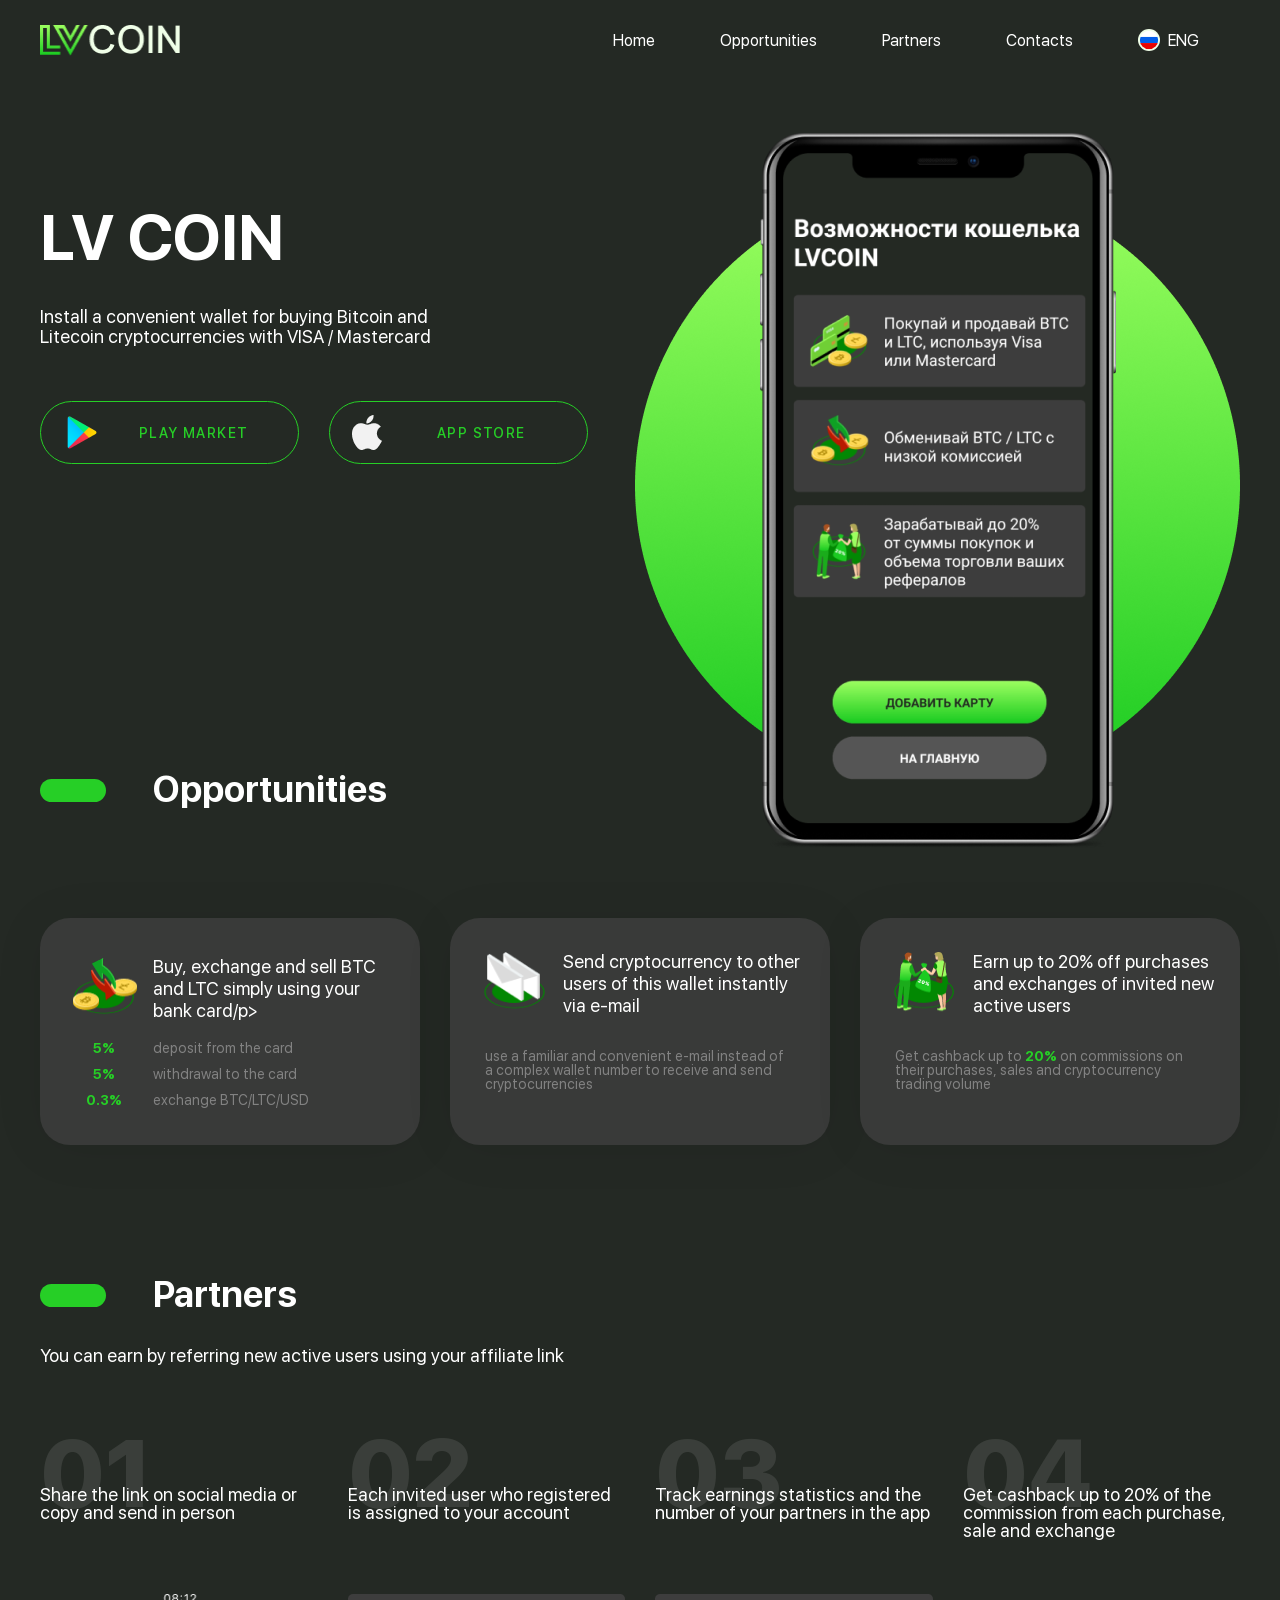
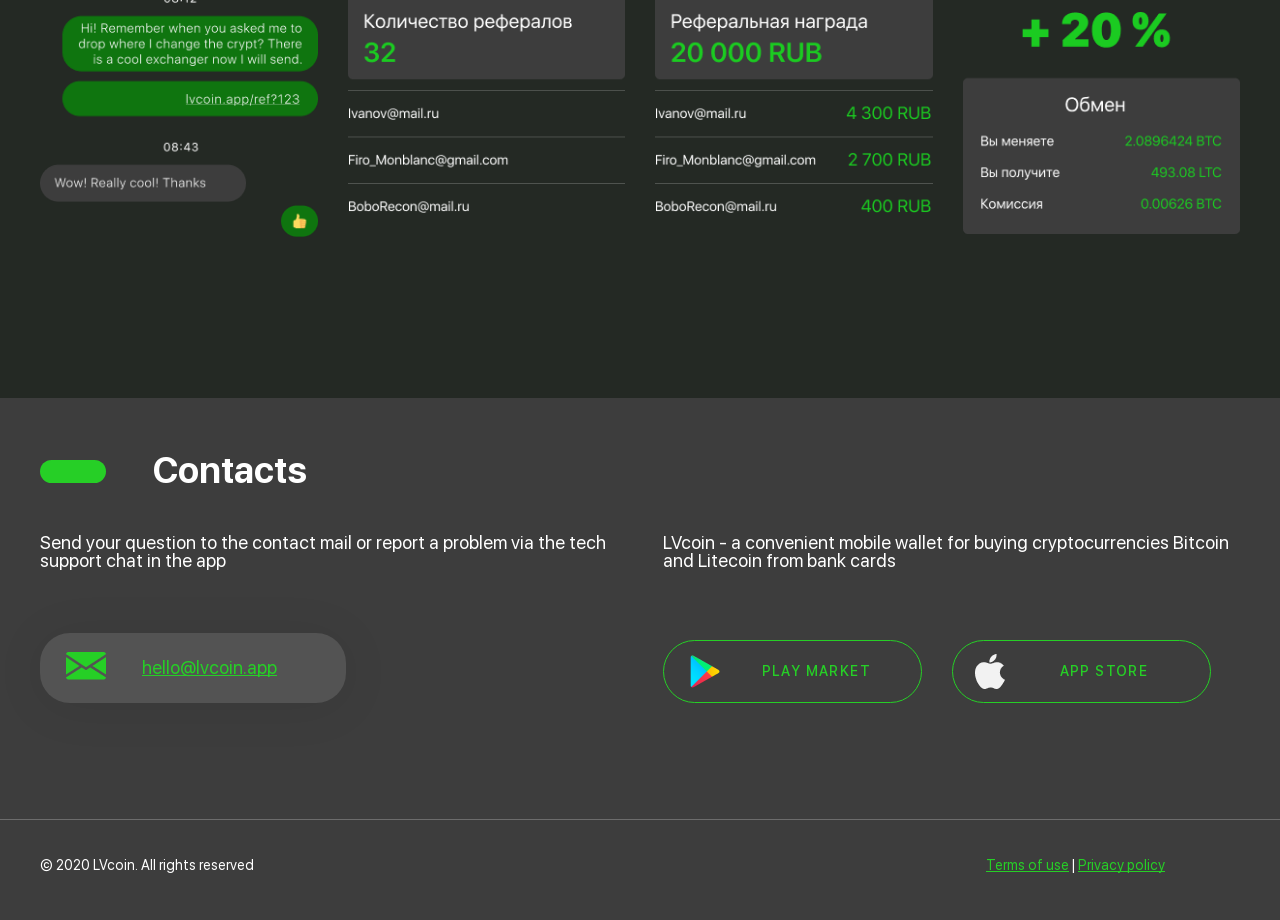
==== indexeng.html @ ca1aef35 "изменение в стуктуре папок" ====
<!DOCTYPE html>
<html lang="ru">
<head>
  <meta charset="UTF-8">
  <meta name="viewport" content="width=device-width, initial-scale=1.0, maximum-scale=1.0, user-scalable=0" >
  <title>LV_COIN</title>
  <link rel="stylesheet" href="css/style.css">
</head>
<body>
<div class="wrapper">
  <header class="header">
    <div class="header__container container">
      <a href="indexeng.html" class="header__logo">
        <img src="img/header/logo.png" alt="LV_COIN" width="140" height="31" loading="eager">
      </a>
      <nav class="header__menu">
        <ul class="header__list">
          <li class="header__link"><a href="#hero">Home</a></li>
          <li class="header__link"><a href="#opportunities">Оpportunities</a></li>
          <li class="header__link"><a href="#partners">Partners</a></li>
          <li class="header__link"><a href="#contacts">Contacts</a></li>
          <li class="header__lang-dropdown">ENG
            <ul class="header__lang-list">
             <li><a href="../index.html">RUS</a></li>
            </ul>
            </li>
        </ul>
      </nav>
    </div>
  </header>

  <div class="content">
    <section id="hero" class="hero">
      <div class="hero__container container">
        <div class="hero__body">
          <h1 class="hero__title">LV COIN</h1>
          <p class="hero__text">Install a convenient wallet for buying Bitcoin and <br> Litecoin cryptocurrencies with VISA / Mastercard
          <div class="hero__btn btn">
            <a href="https://play.google.com/store/apps?hl=ru&pli=1" target="_blank" class="btn_google">
              <img src="img/hero/Google.png" alt="google" class="btn-icon" width="35" height="35" loading="eager" decoding="async"> PLAY MARKET
            </a>
            <a href="https://www.apple.com/de/app-store/" target="_blank" class="btn_aplle">
              <img src="img/hero/apl.png" alt="aplle" class="btn-icon" width="30" height="35" loading="eager" decoding="async"> APP STORE
            </a>
          </div>
        </div>

        <img class="hero__image" src="img/hero/phone.png" alt="phone" width="605" height="715" loading="eager">
      </div>
    </section>

    <section id="opportunities" class="opportunities">
      <div class="opportunities__container container">
        <h2 class="opportunities__title title">Оpportunities</h2>
        <div class="opportunities__row">
          <div class="opportunities__column">
            <div class="opportunities-item">
              <img src="img/oppo/oppo1.png" alt="icon" class="opportunities-item__icon" width="85" height="63" loading="lazy" decoding="async">
              <p class="opportunities-item__subtitle">Buy, exchange and sell BTC and LTC simply using your bank card/p>
              <ul class="opportunities-item__percent">
                <li><span class="green">5%</span></li>
                <li><span class="green">5%</span></li>
                <li><span class="green">0.3%</span></li>
              </ul>
              <ul class="opportunities-item__text">
                <li>deposit from the card</li>
                <li>withdrawal to the card</li>
                <li>exchange BTC/LTC/USD </li>
              </ul>
            </div>
          </div>
          <div class="opportunities__column">
            <div class="opportunities-item">
              <img src="img/oppo/opp02.png" alt="icon" class="opportunities-item__icon" width="85" height="63" loading="lazy" decoding="async">
              <p class="opportunities-item__subtitle">Send cryptocurrency to other users of this wallet instantly via e-mail</p>
              <p class="opportunities-item__text_wide">use a familiar and convenient e-mail instead of a complex wallet number to receive and send cryptocurrencies</p>
            </div>
          </div>
          <div class="opportunities__column">
            <div class="opportunities-item">
              <img src="img/oppo/opp3.png" alt="icon" class="opportunities-item__icon" width="85" height="63" loading="lazy" decoding="async">
              <p class="opportunities-item__subtitle">Earn up to 20% off purchases and exchanges of invited new active users</p>
              <p class="opportunities-item__text_wide">Get cashback up to  <span class="green">20% </span> on commissions on their purchases, sales and cryptocurrency trading volume</p>
            </div>
          </div>
        </div>
      </div>
    </section>

    <section id="partners" class="partners">
      <div class="partners__container container">
        <h2 class="partners__title title">Partners</h2>
        <p class="partners__text">You can earn by referring new active users using your affiliate link</p>
        <ul class="partners__list">
          <li class="partners__column">
            <div class="partners-item">
              <p class="partners-item__text">Share the link on social media or copy and send in person</p>
              <img src="img/partners/fon1.png" alt="image" class="partners-item__image" width="290" height="250" loading="lazy" decoding="async">
            </div>
          </li>
          <li class="partners__column">
            <div class="partners-item">
              <p class="partners-item__text">Each invited user who registered is assigned to your account</p>
              <img src="img/partners/fon2.png" alt="image" class="partners-item__image" width="290" height="250" loading="lazy" decoding="async">
            </div>
          </li>
          <li class="partners__column">
            <div class="partners-item">
              <p class="partners-item__text">Track earnings statistics and the number of your partners in the app</p>
              <img src="img/partners/fon3.png" alt="image" class="partners-item__image" width="290" height="250" loading="lazy" decoding="async">
            </div>
          </li>
          <li class="partners__column">
            <div class="partners-item">
              <p class="partners-item__text">Get cashback up to 20% of the commission from each purchase, sale and exchange</p>
              <img src="img/partners/fon4.png" alt="image" class="partners-item__image" width="290" height="250" loading="lazy" decoding="async">
            </div>
          </li>
        </ul>
      </div>
    </section>
    <section id="contacts" class="contacts">
      <div class="contacts__container container">
        <h2 class="contacts__title title">Contacts</h2>
        <div class="contacts__body">
          <div class="contacts__chat">
            <p class="contacts__text">Send your question to the contact mail or report a problem via the tech support chat in the app</p>
            <a class="contacts__hello" href="mailto:hello@lvcoin.app">hello@lvcoin.app</a>
          </div>
          <div class="contacts__links">
            <p class="contacts__text">LVcoin - a convenient mobile wallet for buying cryptocurrencies Bitcoin and Litecoin from bank cards</p>
            <div class="contacts__btn btn">
              <a href="https://play.google.com/store/apps?hl=ru&pli=1" target="_blank" class="btn_google">
                <img src="img/hero/Google.png" alt="google" class="btn-icon" width="35" height="35" loading="lazy" decoding="async"> PLAY MARKET
              </a>
              <a href="https://www.apple.com/de/app-store/" target="_blank" class="btn_aplle">
                <img src="img/hero/apl.png" alt="aplle" class="btn-icon" width="30" height="35" loading="lazy" decoding="async"> APP STORE
              </a>
            </div>
          </div>
        </div>
      </div>
    </section>
  </div>

  <footer class="footer">
    <div class="footer__container container">
      <p class="footer__copy">© 2020 LVcoin. All rights reserved</p>
      <p class="footer__text">
        <span><a href="#">Terms of use</a></span> | <span><a href="#">Privacy policy</a></span>
      </p>
    </div>
  </footer>
</div>
</body>
</html>
---- css/style.css ----
@charset "UTF-8";
/*Обнуление*/
* {
  padding: 0;
  margin: 0;
  border: 0;
}

*, *:before, *:after {
  box-sizing: border-box;
}

:focus, :active {
  outline: none;
}

a:focus, a:active {
  outline: none;
}

nav, footer, header, aside {
  display: block;
}

html, body {
  height: 100%;
  width: 100%;
  font-size: 100%;
  line-height: 1;
  font-size: 14px;
  -ms-text-size-adjust: 100%;
  -moz-text-size-adjust: 100%;
  -webkit-text-size-adjust: 100%;
}

input, button, textarea {
  font-family: inherit;
}

input::-ms-clear {
  display: none;
}

button {
  cursor: pointer;
}

button::-moz-focus-inner {
  padding: 0;
  border: 0;
}

a, a:visited {
  text-decoration: none;
}

a:hover {
  text-decoration: none;
}

ul li {
  list-style: none;
}

img {
  vertical-align: top;
}

h1, h2, h3, h4, h5, h6 {
  font-size: inherit;
  font-weight: inherit;
}

/*--------------------*/
@font-face {
  font-family: "SF UI Display";
  src: url("../fonts/SFUIDisplay-Bold.woff2") format("woff2");
  font-weight: 700;
  font-style: normal;
  font-display: swap;
}
@font-face {
  font-family: "SF UI Display";
  src: url("../fonts/SFUIDisplay-Heavy.woff2") format("woff2");
  font-weight: 900;
  font-style: normal;
  font-display: swap;
}
@font-face {
  font-family: "SF UI Display";
  src: url("../fonts/SFUIDisplay-Medium.woff2") format("woff2");
  font-weight: 500;
  font-style: normal;
  font-display: swap;
}
@font-face {
  font-family: "SF UI Display";
  src: url("../fonts/SFUIDisplay-Semibold.woff2") format("woff2");
  font-weight: 600;
  font-style: normal;
  font-display: swap;
}
@font-face {
  font-family: "SF UI Display";
  src: url("../fonts/SFUIDisplay-Regular.woff2") format("woff2");
  font-weight: 400;
  font-style: normal;
  font-display: swap;
}
body {
  background: #242924;
  font-family: SF UI Display;
}
body a {
  color: inherit;
}

.container {
  max-width: 1255px;
  margin: 0 auto;
}

.wrapper {
  min-height: 100%;
  display: flex;
  flex-direction: column;
}

.container {
  max-width: 1255px;
  margin: 0 auto;
}

.header {
  position: sticky;
  background: #242924;
  top: 0;
  left: 0;
  width: 100%;
  z-index: 100;
  padding: 25px 40px 25px 40px;
}
@media (max-width: 1104px) {
  .header {
    box-shadow: 0 4px 50px 0 rgba(0, 0, 0, 0.08);
    background: #383938;
  }
}
.header {
  /* Контейнер-язык (теперь сам текст RUS стилизуется здесь) */
}
.header .header__lang-dropdown {
  position: relative;
  cursor: pointer;
  display: inline-block;
  text-transform: uppercase;
  background-image: url(../img/header/Rus.svg);
  background-repeat: no-repeat;
  display: flex;
  align-items: center;
  width: 24px;
  height: 24px;
  padding-left: 30px;
}
.header {
  /* Выкатная плашка */
}
.header .header__lang-list {
  top: 100%;
  left: 50%;
  transform: translateX(-50%);
  padding: 5px 15px;
  margin: 0;
  min-width: 50px;
  text-align: center;
  color: white;
  position: absolute;
  /* Скрытие */
  opacity: 0;
  visibility: hidden;
  transition: opacity 0.2s ease, visibility 0.2s ease;
  z-index: 10;
}
.header {
  /* Элемент внутри выкатного списка */
}
.header .header__lang-list li a {
  color: white;
  text-decoration: none;
  padding: 3px 0;
  font-weight: normal;
  background-image: url(../img/header/eng.png);
  display: block;
  background-repeat: no-repeat;
  display: flex;
  align-items: center;
  width: 24px;
  height: 24px;
  padding-left: 30px;
}
.header .header__lang-list li a:hover {
  color: #26cf26;
  text-decoration: underline; /* Цвет при наведении на скрытый язык */
}
.header {
  /* Логика показа при наведении */
}
.header .header__lang-dropdown:hover .header__lang-list {
  opacity: 1;
  visibility: visible;
}
.header__container {
  display: flex;
  justify-content: space-between;
  align-items: center;
}
.header__list {
  display: flex;
  align-items: center;
  gap: 65px;
  font-size: 16px;
  color: #fff;
  font-weight: 400;
  padding-right: 72px;
  line-height: 30px;
}
@media (max-width: 1104px) {
  .header__list {
    padding-right: 35px;
    gap: 60px;
  }
}
.header__link {
  transition: 0.5s;
}
.header__link:hover {
  color: #26cf26;
  text-decoration: underline;
}

.content {
  flex: 1 1 auto;
}

.hero {
  padding: 52px 40px 0px 40px;
  margin-bottom: -76px;
}
@media (max-width: 767px) {
  .hero {
    padding: 52px 20px 0px 20px;
  }
}
.hero__container {
  display: flex;
  justify-content: space-between;
}
@media (max-width: 1104px) {
  .hero__container {
    gap: 80px;
  }
}
@media (max-width: 767px) {
  .hero__container {
    gap: 0px;
  }
}
.hero__body {
  display: flex;
  flex-direction: column;
}
.hero__title {
  font-size: 64px;
  color: #fff;
  font-weight: 700;
  padding-top: 72px;
  margin-bottom: 38px;
}
@media (max-width: 767px) {
  .hero__title {
    font-size: 48px;
  }
}
.hero__text {
  font-size: 18px;
  color: #fff;
  font-weight: 400;
  line-height: 20px;
  margin-bottom: 54px;
}
.hero__btn-icon img {
  display: block;
}
.hero__image {
  min-width: 0;
  height: auto;
}
@media (max-width: 768px) {
  .hero__image {
    width: 224px;
    height: 264px;
    display: block;
  }
}
.hero__image img {
  max-width: 100%;
  height: auto;
}
@media (max-width: 768px) {
  .hero__image img {
    width: 224px;
    height: 264px;
    display: block;
  }
}

.btn {
  display: inline-flex;
  align-items: center;
  gap: 30px;
  transition: 0.5s;
  font-size: 14px;
  letter-spacing: 0.1em;
  text-transform: uppercase;
  text-align: center;
  color: #26cf26;
  font-weight: 500;
}
@media (max-width: 1104px) {
  .btn {
    flex-wrap: wrap;
  }
}
.btn_google {
  display: flex;
  align-items: center;
  gap: 40px;
  border: 1px solid #26cf26;
  border-radius: 40px;
  border-radius: 40px;
  border: 1px solid #26cf26;
  padding-left: 23px;
  height: 63px;
  width: 259px;
  z-index: 1;
  overflow: hidden;
  position: relative;
  transition: 0.5s;
}
.btn_google:before {
  content: "";
  position: absolute;
  inset: 0; /* растягиваем на весь блок */
  background: linear-gradient(180deg, #9cff60 0%, #19cb20 99.48%);
  opacity: 0; /* делаем невидимым по умолчанию */
  transition: opacity 0.5s ease-in-out; /* настраиваем плавность */
  z-index: -1; /* отправляем под текст кнопки */
}
.btn_google:hover::before {
  opacity: 1;
}
.btn_google:hover {
  transition: 0.5s;
  color: #000;
}
.btn_aplle {
  display: flex;
  align-items: center;
  gap: 55px;
  border-radius: 40px;
  border: 1px solid #26cf26;
  padding-left: 22px;
  height: 63px;
  width: 259px;
  z-index: 1;
  cursor: pointer;
  overflow: hidden;
  position: relative;
  transition: 0.5s;
}
.btn_aplle:before {
  content: "";
  position: absolute;
  inset: 0; /* растягиваем на весь блок */
  background: linear-gradient(180deg, #9cff60 0%, #19cb20 99.48%);
  opacity: 0; /* делаем невидимым по умолчанию */
  transition: opacity 0.5s ease-in-out; /* настраиваем плавность */
  z-index: -1; /* отправляем под текст кнопки */
}
.btn_aplle:hover::before {
  opacity: 1;
}
.btn_aplle:hover {
  transition: 0.5s;
  color: #000;
}

.opportunities {
  padding: 0 40px;
}
@media (max-width: 1104px) {
  .opportunities {
    padding-top: 120px;
  }
}
@media (max-width: 767px) {
  .opportunities {
    padding: 120px 20px 0px 20px;
  }
}
.opportunities__title {
  margin-bottom: 110px;
}
@media (max-width: 1104px) {
  .opportunities__title {
    margin-bottom: 75px;
  }
}
.opportunities__row {
  display: grid;
  grid-template: 1fr/1fr 1fr 1fr;
  gap: 30px;
  align-items: stretch;
}
.opportunities__column {
  box-shadow: 0 4px 50px 0 rgba(0, 0, 0, 0.08);
  background: #393a39;
  border-radius: 30px;
}

.title {
  font-size: 36px;
  color: #fff;
  font-weight: 700;
}
.title:before {
  content: "";
  width: 66px;
  height: 23px;
  background: #26cf26;
  display: inline-block;
  margin-right: 47px;
  border-radius: 50px;
}

.opportunities-item {
  grid-template: 1fr 1fr/minmax(34px, 84px) 1fr;
  align-items: center;
  padding: 32px 24px 32px 22px;
  gap: 7px;
  display: grid;
}
@media (max-width: 1104px) {
  .opportunities-item {
    grid-template: 1fr 1fr/minmax(34px, 64px) 1fr;
    padding: 10px;
  }
}
@media (max-width: 1104px) {
  .opportunities-item__icon {
    width: 64px;
    height: 48px;
  }
}
.opportunities-item__icon img {
  display: block;
}
.opportunities-item__subtitle {
  font-size: 18px;
  color: #fff;
  font-weight: 400;
  line-height: 22px;
}
@media (max-width: 1104px) {
  .opportunities-item__subtitle {
    font-size: 14px;
    line-height: normal;
  }
}
.opportunities-item__percent {
  text-align: center;
  line-height: 26px;
}
@media (max-width: 1104px) {
  .opportunities-item__percent {
    margin-top: -10px;
  }
}
.opportunities-item__text {
  font-weight: 400;
  line-height: 26px;
  font-size: 14px;
  color: #828282;
}
@media (max-width: 1104px) {
  .opportunities-item__text {
    margin-top: -10px;
  }
}
.opportunities-item__text_wide {
  padding-top: 25px;
  padding-left: 13px;
  max-width: 320px;
  font-weight: 400;
  font-size: 14px;
  color: #828282;
  grid-column: span 2;
}
@media (max-width: 1104px) {
  .opportunities-item__text_wide {
    padding-top: 16px;
  }
}

.green {
  font-size: 14px;
  text-align: center;
  color: #26cf26;
  font-weight: 700;
  text-decoration: none;
}

.partners {
  padding: 132px 40px 161px 40px;
}
@media (max-width: 1104px) {
  .partners {
    padding: 72px 40px 59px 40px;
  }
}
@media (max-width: 767px) {
  .partners {
    padding: 20px;
  }
}
.partners__title {
  margin-bottom: 34px;
}
@media (max-width: 1104px) {
  .partners__title {
    margin-bottom: 42px;
  }
}
.partners__text {
  font-size: 18px;
  color: #fff;
  font-weight: 400;
  margin-bottom: 60px;
}
@media (max-width: 1104px) {
  .partners__text {
    margin-bottom: 40px;
  }
}
.partners__list {
  display: grid;
  grid-template: 1fr/1fr 1fr 1fr 1fr;
  counter-reset: item;
  gap: 30px;
}
@media (max-width: 1104px) {
  .partners__list {
    gap: 20px;
  }
}
.partners__list li {
  counter-increment: item;
  position: relative;
}
.partners__list li:before {
  content: counter(item, decimal-leading-zero) "";
  font-weight: 900;
  font-size: 96px;
  color: rgba(255, 255, 255, 0.1);
}
.partners-item {
  display: flex;
  flex-direction: column;
}
.partners-item__text {
  margin-top: -35px;
  margin-bottom: 72px;
  font-weight: 400;
  font-size: 18px;
  color: #fff;
}
@media (max-width: 1104px) {
  .partners-item__text {
    margin-bottom: 50px;
  }
}
.partners-item__image {
  width: 100%;
  height: auto;
}
.partners-item__image img {
  display: block;
  width: 100%;
  height: auto;
}

.btn {
  display: inline-flex;
  align-items: center;
  gap: 30px;
  transition: 0.5s;
  font-size: 14px;
  letter-spacing: 0.1em;
  text-transform: uppercase;
  text-align: center;
  color: #26cf26;
  font-weight: 500;
}

.contacts {
  padding: 55px 40px 116px 40px;
  background: #3d3d3d;
}
@media (max-width: 767px) {
  .contacts {
    padding: 20px;
  }
}
.contacts__title {
  margin-bottom: 45px;
}
.contacts__body {
  display: flex;
  gap: 45px;
}
.contacts__chat {
  display: flex;
  flex-direction: column;
}
.contacts__text {
  font-size: 18px;
  color: #fff;
  font-weight: 400;
  max-width: 590px;
  margin-bottom: 63px;
  flex: 1 1 auto;
}
.contacts__links {
  display: flex;
  flex-direction: column;
}
.contacts__hello {
  display: inline-flex;
  width: 306px;
  height: 70px;
  box-shadow: 0 4px 50px 0 rgba(0, 0, 0, 0.08);
  background: #535353;
  border-radius: 30px;
  align-items: center;
  gap: 36px;
  padding-left: 26px;
  font-size: 18px;
  text-decoration: underline;
  -webkit-text-decoration-skip-ink: none;
          text-decoration-skip-ink: none;
  color: #26cf26;
  font-weight: 400;
  transition: 0.5s;
}
.contacts__hello:hover {
  box-shadow: 0 4px 50px 0 rgba(21, 227, 14, 0.08);
}
.contacts__hello::before {
  content: url(../img/contact/link1.png);
}

.contacts__btn {
  flex-wrap: nowrap;
}
@media (max-width: 980px) {
  .contacts__btn {
    flex-wrap: wrap;
  }
}

.footer {
  padding: 38px 40px 48px 40px;
  border-top: 1px solid #6c6c6c;
  background: #3d3d3d;
}
@media (max-width: 767px) {
  .footer {
    padding: 20px;
  }
}
.footer__container {
  display: flex;
  justify-content: space-between;
}
.footer__copy {
  display: inline-block;
  font-size: 14px;
  color: #fff;
  font-weight: 400;
}
.footer__text {
  display: inline-block;
  font-size: 14px;
  color: #fff;
  font-weight: 400;
  margin-right: 75px;
}

span {
  font-weight: 400;
  font-size: 14px;
  text-decoration: underline;
  -webkit-text-decoration-skip-ink: none;
          text-decoration-skip-ink: none;
  text-align: right;
  color: #26cf26;
}/*# sourceMappingURL=Style.css.map */
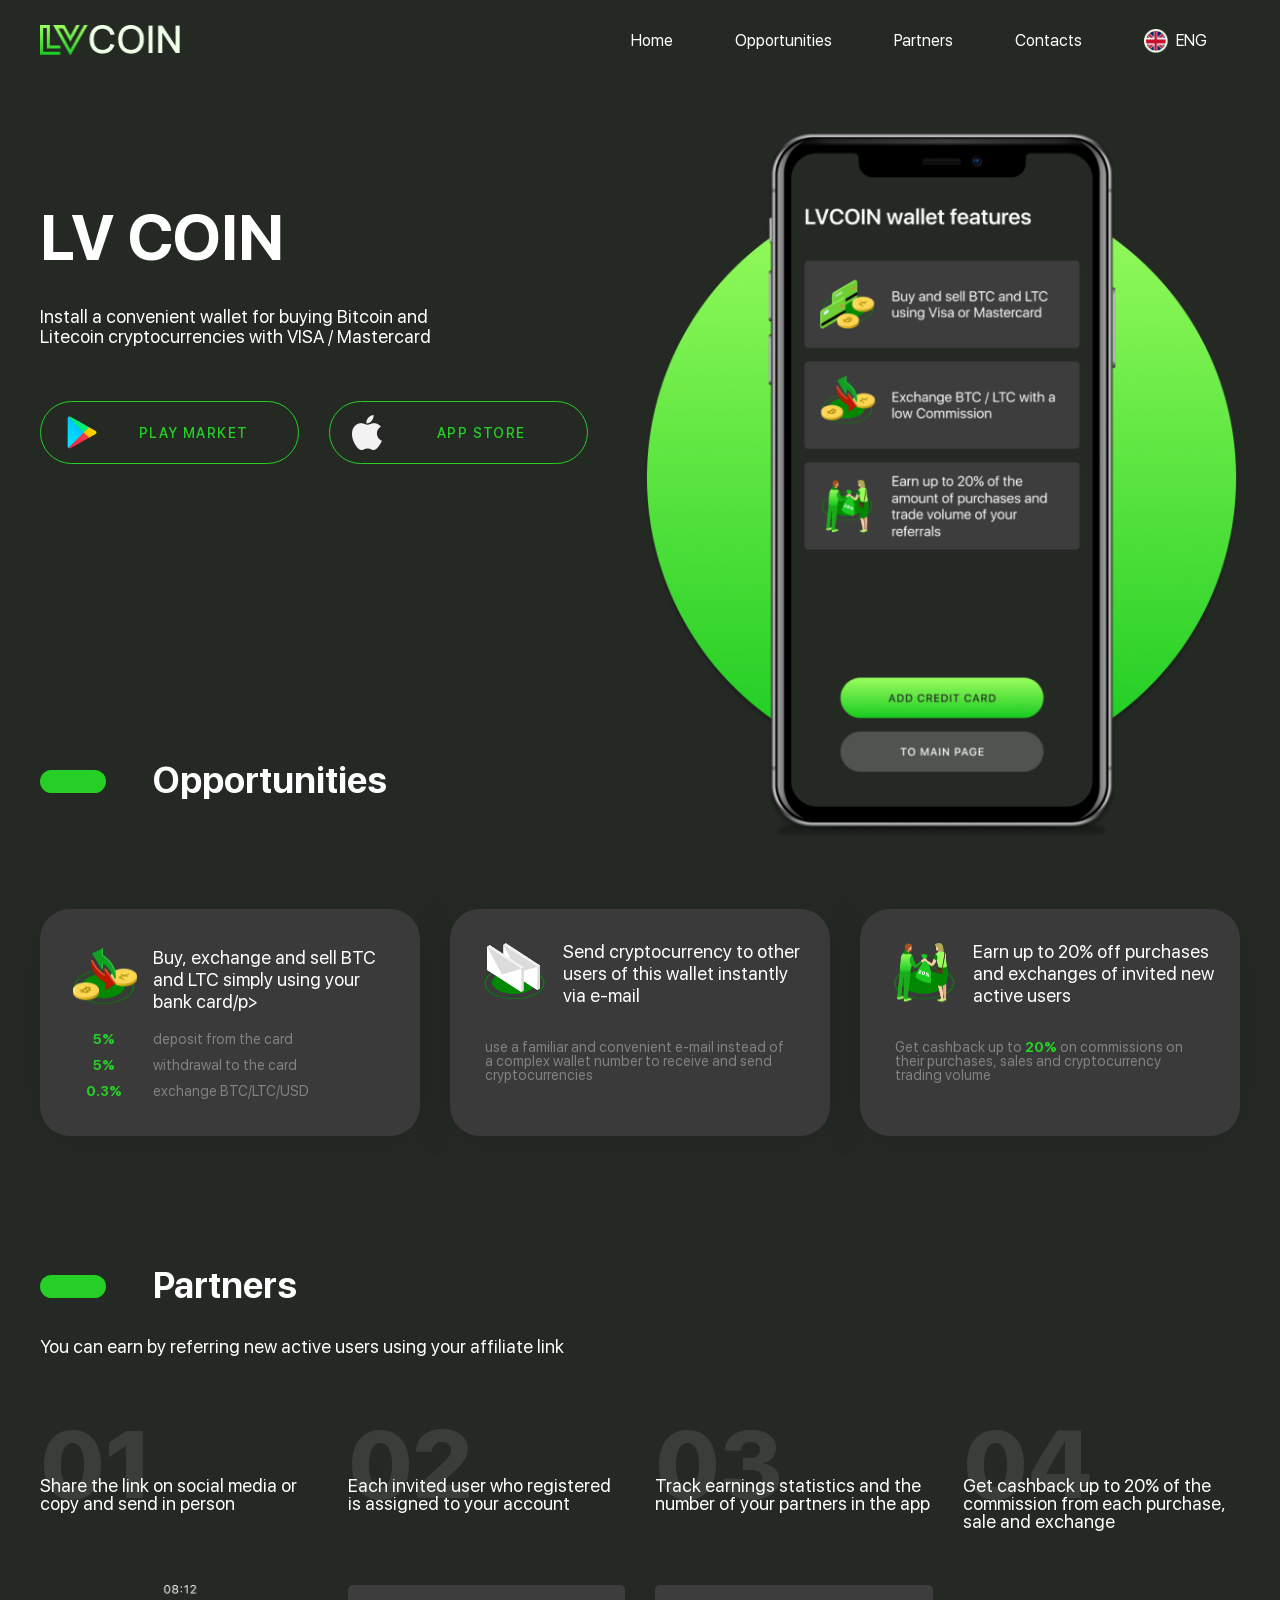
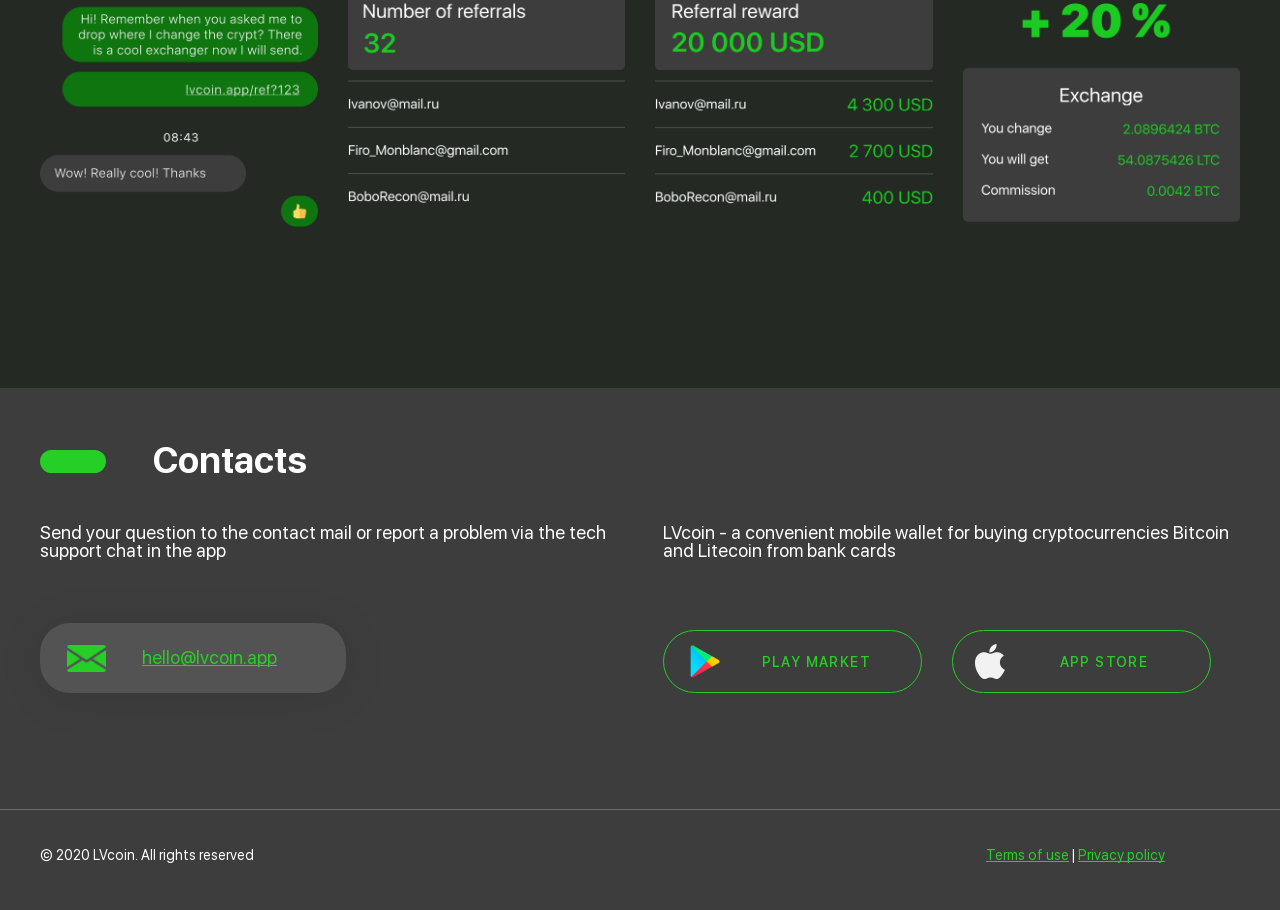
==== commit 07c2f922: "адаптация (телефон планшет) изменение качества картинок" ====
--- a/indexeng.html
+++ b/indexeng.html
@@ -11,7 +11,7 @@
   <header class="header">
     <div class="header__container container">
       <a href="indexeng.html" class="header__logo">
-        <img src="img/header/logo.png" alt="LV_COIN" width="140" height="31" loading="eager">
+        <img src="img/imgEng/header/logo.png" alt="LV_COIN" width="140" height="31" loading="eager">
       </a>
       <nav class="header__menu">
         <ul class="header__list">
@@ -19,10 +19,20 @@
           <li class="header__link"><a href="#opportunities">Оpportunities</a></li>
           <li class="header__link"><a href="#partners">Partners</a></li>
           <li class="header__link"><a href="#contacts">Contacts</a></li>
-          <li class="header__lang-dropdown">ENG
-            <ul class="header__lang-list">
-             <li><a href="../index.html">RUS</a></li>
-            </ul>
+            <li class="header__lang-dropdown">
+             <!-- Обернули картинку и текст в один блок для удобного выравнивания -->
+              <div class="header__lang-current">
+                 <img src="img/imgRus/header/eng.png" alt="" class="lang-icon" width="24" height="24">
+                 <span>ENG</span>
+             </div>
+  
+             <div class="header__lang-list">
+               <!-- Ссылке внутри дали класс, чтобы задать ей флекс-режим -->
+               <a href="index.html" class="header__lang-item">
+                <img src="img/imgEng/header/rus.png" alt="" class="lang-icon" width="24" height="24">
+                <span>RUS</span>
+               </a>
+             </div>
             </li>
         </ul>
       </nav>
@@ -37,15 +47,15 @@
           <p class="hero__text">Install a convenient wallet for buying Bitcoin and <br> Litecoin cryptocurrencies with VISA / Mastercard
           <div class="hero__btn btn">
             <a href="https://play.google.com/store/apps?hl=ru&pli=1" target="_blank" class="btn_google">
-              <img src="img/hero/Google.png" alt="google" class="btn-icon" width="35" height="35" loading="eager" decoding="async"> PLAY MARKET
+              <img src="img/imgRus/hero/google.png" alt="google" class="btn-icon" width="35" height="35" loading="eager" decoding="async"> PLAY MARKET
             </a>
             <a href="https://www.apple.com/de/app-store/" target="_blank" class="btn_aplle">
-              <img src="img/hero/apl.png" alt="aplle" class="btn-icon" width="30" height="35" loading="eager" decoding="async"> APP STORE
+              <img src="img/imgRus/hero/aplle.png" alt="aplle" class="btn-icon" width="30" height="35" loading="eager" decoding="async"> APP STORE
             </a>
           </div>
         </div>
 
-        <img class="hero__image" src="img/hero/phone.png" alt="phone" width="605" height="715" loading="eager">
+        <img class="hero__image" src="img/imgEng/hero/phoneeng.png" alt="phone" width="605" height="715" loading="eager">
       </div>
     </section>
 
@@ -55,7 +65,7 @@
         <div class="opportunities__row">
           <div class="opportunities__column">
             <div class="opportunities-item">
-              <img src="img/oppo/oppo1.png" alt="icon" class="opportunities-item__icon" width="85" height="63" loading="lazy" decoding="async">
+              <img src="img/imgEng/oppo/oppo1.png" alt="icon" class="opportunities-item__icon" width="85" height="63" loading="lazy" decoding="async">
               <p class="opportunities-item__subtitle">Buy, exchange and sell BTC and LTC simply using your bank card/p>
               <ul class="opportunities-item__percent">
                 <li><span class="green">5%</span></li>
@@ -71,14 +81,14 @@
           </div>
           <div class="opportunities__column">
             <div class="opportunities-item">
-              <img src="img/oppo/opp02.png" alt="icon" class="opportunities-item__icon" width="85" height="63" loading="lazy" decoding="async">
+              <img src="img/imgEng/oppo/oppo2.png" alt="icon" class="opportunities-item__icon" width="85" height="63" loading="lazy" decoding="async">
               <p class="opportunities-item__subtitle">Send cryptocurrency to other users of this wallet instantly via e-mail</p>
               <p class="opportunities-item__text_wide">use a familiar and convenient e-mail instead of a complex wallet number to receive and send cryptocurrencies</p>
             </div>
           </div>
           <div class="opportunities__column">
             <div class="opportunities-item">
-              <img src="img/oppo/opp3.png" alt="icon" class="opportunities-item__icon" width="85" height="63" loading="lazy" decoding="async">
+              <img src="img/imgEng/oppo/oppo3.png" alt="icon" class="opportunities-item__icon" width="85" height="63" loading="lazy" decoding="async">
               <p class="opportunities-item__subtitle">Earn up to 20% off purchases and exchanges of invited new active users</p>
               <p class="opportunities-item__text_wide">Get cashback up to  <span class="green">20% </span> on commissions on their purchases, sales and cryptocurrency trading volume</p>
             </div>
@@ -95,25 +105,25 @@
           <li class="partners__column">
             <div class="partners-item">
               <p class="partners-item__text">Share the link on social media or copy and send in person</p>
-              <img src="img/partners/fon1.png" alt="image" class="partners-item__image" width="290" height="250" loading="lazy" decoding="async">
+              <img src="img/imgEng/partners/part1eng.png" alt="image" class="partners-item__image" width="290" height="250" loading="lazy" decoding="async">
             </div>
           </li>
           <li class="partners__column">
             <div class="partners-item">
               <p class="partners-item__text">Each invited user who registered is assigned to your account</p>
-              <img src="img/partners/fon2.png" alt="image" class="partners-item__image" width="290" height="250" loading="lazy" decoding="async">
+              <img src="img/imgEng/partners/part2eng.png" alt="image" class="partners-item__image" width="290" height="250" loading="lazy" decoding="async">
             </div>
           </li>
           <li class="partners__column">
             <div class="partners-item">
               <p class="partners-item__text">Track earnings statistics and the number of your partners in the app</p>
-              <img src="img/partners/fon3.png" alt="image" class="partners-item__image" width="290" height="250" loading="lazy" decoding="async">
+              <img src="img/imgEng/partners/part3eng.png" alt="image" class="partners-item__image" width="290" height="250" loading="lazy" decoding="async">
             </div>
           </li>
           <li class="partners__column">
             <div class="partners-item">
               <p class="partners-item__text">Get cashback up to 20% of the commission from each purchase, sale and exchange</p>
-              <img src="img/partners/fon4.png" alt="image" class="partners-item__image" width="290" height="250" loading="lazy" decoding="async">
+              <img src="img/imgEng/partners/part4eng.png" alt="image" class="partners-item__image" width="290" height="250" loading="lazy" decoding="async">
             </div>
           </li>
         </ul>
@@ -131,10 +141,10 @@
             <p class="contacts__text">LVcoin - a convenient mobile wallet for buying cryptocurrencies Bitcoin and Litecoin from bank cards</p>
             <div class="contacts__btn btn">
               <a href="https://play.google.com/store/apps?hl=ru&pli=1" target="_blank" class="btn_google">
-                <img src="img/hero/Google.png" alt="google" class="btn-icon" width="35" height="35" loading="lazy" decoding="async"> PLAY MARKET
+                <img src="img/imgRus/hero/google.png" alt="google" class="btn-icon" width="35" height="35" loading="lazy" decoding="async"> PLAY MARKET
               </a>
               <a href="https://www.apple.com/de/app-store/" target="_blank" class="btn_aplle">
-                <img src="img/hero/apl.png" alt="aplle" class="btn-icon" width="30" height="35" loading="lazy" decoding="async"> APP STORE
+                <img src="img/imgRus/hero/aplle.png" alt="aplle" class="btn-icon" width="30" height="35" loading="lazy" decoding="async"> APP STORE
               </a>
             </div>
           </div>
@@ -145,9 +155,9 @@
 
   <footer class="footer">
     <div class="footer__container container">
-      <p class="footer__copy">© 2020 LVcoin. All rights reserved</p>
+      <p class="footer__copy">&copy; 2020 LVcoin. All rights reserved</p>
       <p class="footer__text">
-        <span><a href="#">Terms of use</a></span> | <span><a href="#">Privacy policy</a></span>
+        <span class="footer__text_green"><a href="#">Terms of use</a></span> | <span class="footer__text_green"><a href="#">Privacy policy</a></span>
       </p>
     </div>
   </footer>
--- a/css/style.css
+++ b/css/style.css
@@ -147,87 +147,102 @@
   }
 }
 .header {
-  /* Контейнер-язык (теперь сам текст RUS стилизуется здесь) */
+  /* Главный контейнер (кнопка RUS) */
 }
 .header .header__lang-dropdown {
-  position: relative;
+  padding-right: 33px;
+  position: relative; /* Важно: чтобы выпадающее меню не улетало в угол экрана */
   cursor: pointer;
-  display: inline-block;
-  text-transform: uppercase;
-  background-image: url(../img/header/Rus.svg);
-  background-repeat: no-repeat;
-  display: flex;
-  align-items: center;
-  width: 24px;
-  height: 24px;
-  padding-left: 30px;
+  display: inline-flex;
+  align-items: center;
+}
+@media (max-width: 965px) {
+  .header .header__lang-dropdown {
+    padding-right: 0px;
+  }
 }
 .header {
-  /* Выкатная плашка */
+  /* Выравниваем иконку и текст RUS в одну линию */
+}
+.header .header__lang-current {
+  display: inline-flex;
+  align-items: center;
+  gap: 8px; /* Расстояние между флагом и текстом RUS */
+}
+.header {
+  /* Скрытый выкатной блок (английский язык) */
 }
 .header .header__lang-list {
-  top: 100%;
-  left: 50%;
-  transform: translateX(-50%);
-  padding: 5px 15px;
-  margin: 0;
-  min-width: 50px;
-  text-align: center;
-  color: white;
   position: absolute;
-  /* Скрытие */
+  top: 100%; /* Появляется ровно под нижней границей шапки */
+  left: 32px;
+  transform: translateX(-50%) translateY(-10px); /* Смещаем чуть вверх для эффекта выкатывания */
+  /* Магия скрытия и плавности */
   opacity: 0;
   visibility: hidden;
-  transition: opacity 0.2s ease, visibility 0.2s ease;
-  z-index: 10;
+  transition: opacity 0.3s ease, transform 0.3s ease, visibility 0.3s ease;
+  z-index: 100; /* Чтобы меню было поверх остальных элементов сайта */
 }
 .header {
-  /* Элемент внутри выкатного списка */
-}
-.header .header__lang-list li a {
-  color: white;
-  text-decoration: none;
-  padding: 3px 0;
-  font-weight: normal;
-  background-image: url(../img/header/eng.png);
-  display: block;
-  background-repeat: no-repeat;
-  display: flex;
-  align-items: center;
-  width: 24px;
-  height: 24px;
-  padding-left: 30px;
-}
-.header .header__lang-list li a:hover {
-  color: #26cf26;
-  text-decoration: underline; /* Цвет при наведении на скрытый язык */
-}
-.header {
-  /* Логика показа при наведении */
+  /* Эффект выкатывания при наведении мыши на RUS */
 }
 .header .header__lang-dropdown:hover .header__lang-list {
   opacity: 1;
   visibility: visible;
+  transform: translateX(-50%) translateY(0); /* Опускается на свое место */
+}
+.header {
+  /* Ссылка внутри выпадающего меню (ENG) */
+}
+.header .header__lang-item {
+  display: inline-flex;
+  align-items: center;
+  gap: 8px; /* Расстояние между флагом и текстом ENG */
+  text-decoration: none;
+  color: white;
+  white-space: nowrap; /* Чтобы текст не переносился на новую строку */
+  transition: color 0.2s ease;
+}
+.header {
+  /* Меняем цвет текста ENG при наведении на саму ссылку */
+}
+.header .header__lang-item:hover {
+  color: #28dc31; /* Синий или любой ваш фирменный цвет */
+}
+.header {
+  /* Общие стили для иконок-флагов, чтобы они не деформировались */
+}
+.header .lang-icon {
+  display: block;
+  -o-object-fit: contain;
+     object-fit: contain;
+  flex-shrink: 0;
 }
 .header__container {
   display: flex;
   justify-content: space-between;
   align-items: center;
+  -moz-column-gap: 10px;
+       column-gap: 10px;
 }
 .header__list {
   display: flex;
   align-items: center;
-  gap: 65px;
+  gap: 62px;
   font-size: 16px;
   color: #fff;
   font-weight: 400;
-  padding-right: 72px;
   line-height: 30px;
 }
 @media (max-width: 1104px) {
   .header__list {
     padding-right: 35px;
-    gap: 60px;
+    gap: 65px;
+  }
+}
+@media (max-width: 965px) {
+  .header__list {
+    gap: 20px;
   }
 }
 .header__link {
@@ -254,19 +269,16 @@
 .hero__container {
   display: flex;
   justify-content: space-between;
+  gap: 10px;
 }
 @media (max-width: 1104px) {
   .hero__container {
-    gap: 80px;
-  }
-}
-@media (max-width: 767px) {
-  .hero__container {
-    gap: 0px;
+    gap: 10px;
   }
 }
 .hero__body {
   display: flex;
+  flex: 0 1 50%;
   flex-direction: column;
 }
 .hero__title {
@@ -279,6 +291,7 @@
 @media (max-width: 767px) {
   .hero__title {
     font-size: 48px;
+    padding-top: 32px;
   }
 }
 .hero__text {
@@ -287,6 +300,17 @@
   font-weight: 400;
   line-height: 20px;
   margin-bottom: 54px;
+}
+@media (max-width: 767px) {
+  .hero__text {
+    font-size: 14px;
+  }
+}
+@media (max-width: 767px) and (max-width: 550px) {
+  .hero__text {
+    width: 200px;
+    margin-bottom: 75px;
+  }
 }
 .hero__btn-icon img {
   display: block;
@@ -295,22 +319,13 @@
   min-width: 0;
   height: auto;
 }
-@media (max-width: 768px) {
+@media (max-width: 650px) {
   .hero__image {
     width: 224px;
     height: 264px;
     display: block;
-  }
-}
-.hero__image img {
-  max-width: 100%;
-  height: auto;
-}
-@media (max-width: 768px) {
-  .hero__image img {
-    width: 224px;
-    height: 264px;
-    display: block;
+    flex-shrink: 0;
+    margin-left: -40px;
   }
 }
 
@@ -416,11 +431,35 @@
     margin-bottom: 75px;
   }
 }
+@media (max-width: 670px) {
+  .opportunities__title {
+    margin-bottom: 30px;
+  }
+}
 .opportunities__row {
   display: grid;
-  grid-template: 1fr/1fr 1fr 1fr;
+  grid-template-columns: repeat(3, 1fr);
   gap: 30px;
   align-items: stretch;
+}
+@media (max-width: 928px) {
+  .opportunities__row {
+    grid-template-columns: repeat(2, 1fr);
+  }
+  .opportunities__row .opportunities__column:nth-child(3) {
+    grid-column: 1/-1;
+    justify-self: center;
+    width: calc(50% - 15px);
+  }
+}
+@media (max-width: 670px) {
+  .opportunities__row {
+    grid-template: 1fr 1fr 1fr/1fr;
+  }
+  .opportunities__row .opportunities__column:nth-child(3) {
+    grid-column: 1/-1;
+    width: 100%;
+  }
 }
 .opportunities__column {
   box-shadow: 0 4px 50px 0 rgba(0, 0, 0, 0.08);
@@ -432,6 +471,11 @@
   font-size: 36px;
   color: #fff;
   font-weight: 700;
+}
+@media (max-width: 670px) {
+  .title {
+    font-size: 24px;
+  }
 }
 .title:before {
   content: "";
@@ -511,6 +555,16 @@
     padding-top: 16px;
   }
 }
+@media (max-width: 928px) {
+  .opportunities-item__text_wide {
+    max-width: 100%;
+  }
+}
+@media (max-width: 928px) {
+  .opportunities-item__text_wide {
+    padding-bottom: 20px;
+  }
+}
 
 .green {
   font-size: 14px;
@@ -530,7 +584,7 @@
 }
 @media (max-width: 767px) {
   .partners {
-    padding: 20px;
+    padding: 40px 20px;
   }
 }
 .partners__title {
@@ -550,6 +604,12 @@
 @media (max-width: 1104px) {
   .partners__text {
     margin-bottom: 40px;
+  }
+}
+@media (max-width: 500px) {
+  .partners__text {
+    font-size: 14px;
+    margin-bottom: 20px;
   }
 }
 .partners__list {
@@ -563,6 +623,11 @@
     gap: 20px;
   }
 }
+@media (max-width: 650px) {
+  .partners__list {
+    grid-template: 1fr 1fr/1fr 1fr;
+  }
+}
 .partners__list li {
   counter-increment: item;
   position: relative;
@@ -573,6 +638,11 @@
   font-size: 96px;
   color: rgba(255, 255, 255, 0.1);
 }
+@media (max-width: 728px) {
+  .partners__list li:before {
+    font-size: 72px;
+  }
+}
 .partners-item {
   display: flex;
   flex-direction: column;
@@ -587,6 +657,11 @@
 @media (max-width: 1104px) {
   .partners-item__text {
     margin-bottom: 50px;
+  }
+}
+@media (max-width: 928px) {
+  .partners-item__text {
+    font-size: 14px;
   }
 }
 .partners-item__image {
@@ -628,9 +703,19 @@
   display: flex;
   gap: 45px;
 }
+@media (max-width: 650px) {
+  .contacts__body {
+    flex-wrap: wrap;
+  }
+}
 .contacts__chat {
   display: flex;
   flex-direction: column;
+}
+@media (max-width: 980px) {
+  .contacts__chat {
+    align-items: center;
+  }
 }
 .contacts__text {
   font-size: 18px;
@@ -665,8 +750,16 @@
 .contacts__hello:hover {
   box-shadow: 0 4px 50px 0 rgba(21, 227, 14, 0.08);
 }
-.contacts__hello::before {
-  content: url(../img/contact/link1.png);
+.contacts__hello:before {
+  content: "";
+  display: inline-block;
+  height: 27px;
+  background-image: url("../img/imgEng/contact/link.png");
+  background-size: contain;
+  background-repeat: no-repeat;
+  background-position: center;
+  flex-shrink: 0;
+  width: 40px;
 }
 
 .contacts__btn {
@@ -675,6 +768,11 @@
 @media (max-width: 980px) {
   .contacts__btn {
     flex-wrap: wrap;
+  }
+}
+@media (max-width: 980px) {
+  .contacts__btn {
+    justify-content: center;
   }
 }
 
@@ -692,6 +790,12 @@
   display: flex;
   justify-content: space-between;
 }
+@media (max-width: 650px) {
+  .footer__container {
+    flex-wrap: wrap;
+    gap: 40px;
+  }
+}
 .footer__copy {
   display: inline-block;
   font-size: 14px;
@@ -705,8 +809,7 @@
   font-weight: 400;
   margin-right: 75px;
 }
-
-span {
+.footer__text_green {
   font-weight: 400;
   font-size: 14px;
   text-decoration: underline;
@@ -714,4 +817,9 @@
           text-decoration-skip-ink: none;
   text-align: right;
   color: #26cf26;
+}
+@media (max-width: 980px) {
+  .footer__text {
+    margin-right: 35px;
+  }
 }/*# sourceMappingURL=Style.css.map */
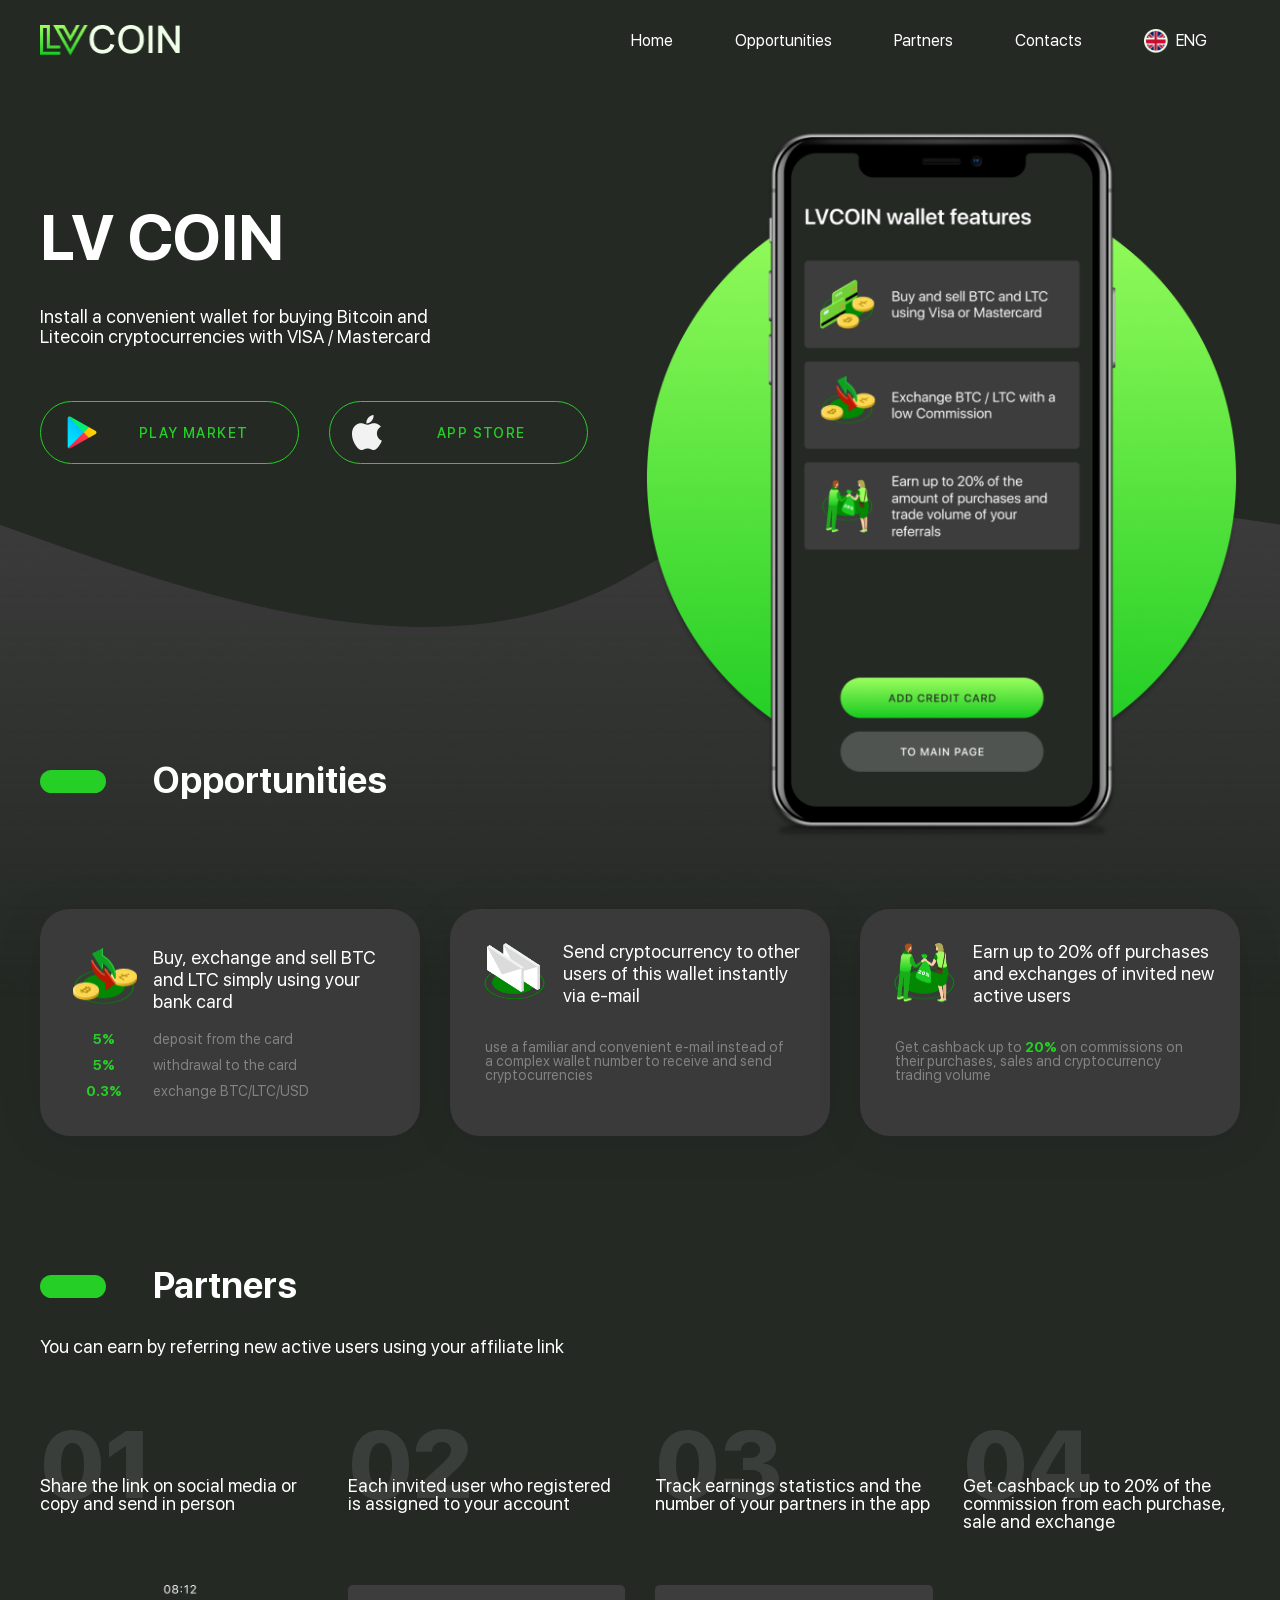
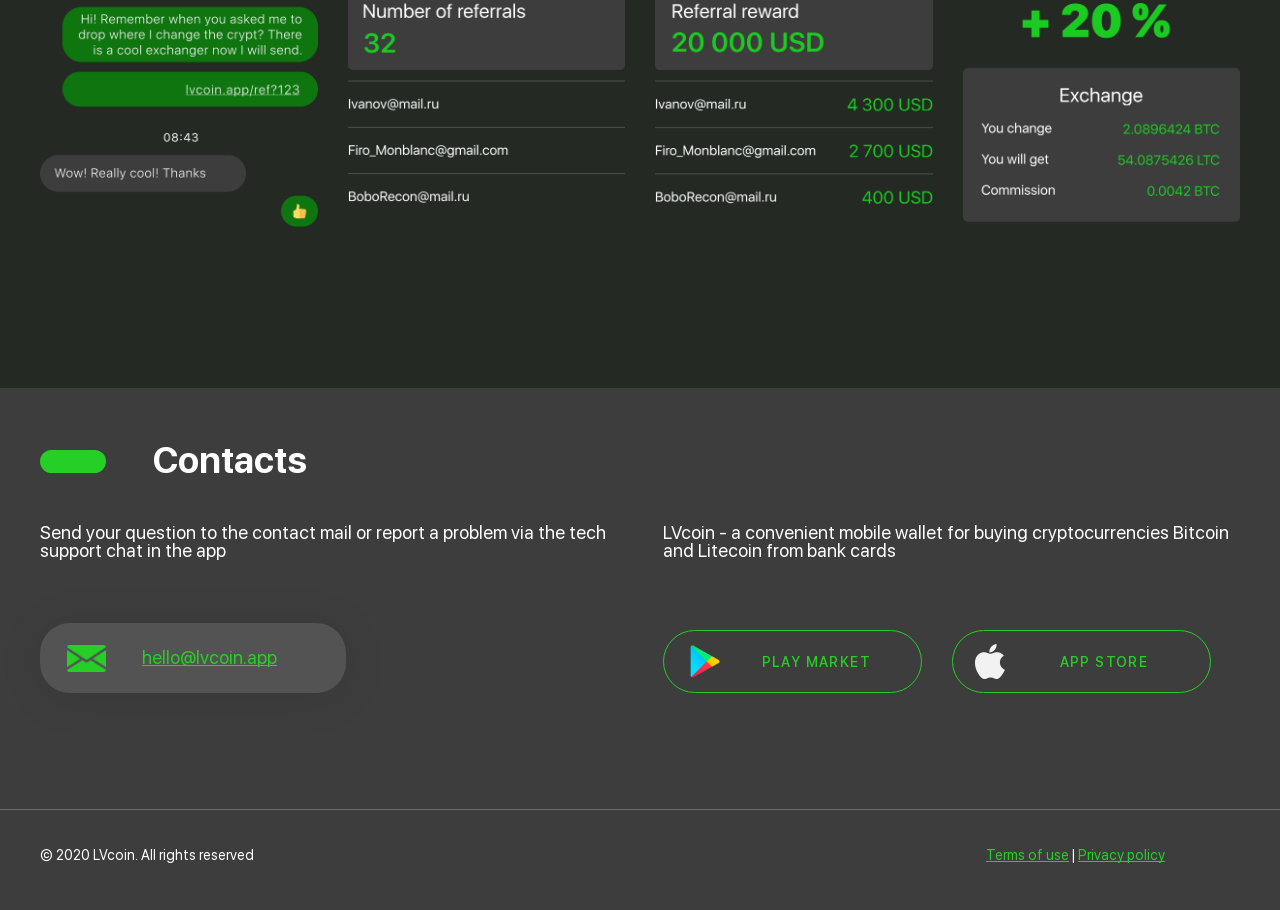
==== commit 074c36c5: "добавил бэкграунд" ====
--- a/indexeng.html
+++ b/indexeng.html
@@ -66,7 +66,7 @@
           <div class="opportunities__column">
             <div class="opportunities-item">
               <img src="img/imgEng/oppo/oppo1.png" alt="icon" class="opportunities-item__icon" width="85" height="63" loading="lazy" decoding="async">
-              <p class="opportunities-item__subtitle">Buy, exchange and sell BTC and LTC simply using your bank card/p>
+              <p class="opportunities-item__subtitle">Buy, exchange and sell BTC and LTC simply using your bank card </p>
               <ul class="opportunities-item__percent">
                 <li><span class="green">5%</span></li>
                 <li><span class="green">5%</span></li>
--- a/css/style.css
+++ b/css/style.css
@@ -122,6 +122,10 @@
 
 .wrapper {
   min-height: 100%;
+  background-image: url(../img/wrapper/fon.png);
+  background-repeat: repeat-x;
+  background-position: 0px 490px;
+  background-size: 100% auto;
   display: flex;
   flex-direction: column;
 }
@@ -225,6 +229,18 @@
   -moz-column-gap: 10px;
        column-gap: 10px;
 }
+@media (max-width: 650px) {
+  .header__container {
+    flex-wrap: wrap;
+  }
+}
+@media (max-width: 510px) {
+  .header__logo img {
+    margin-bottom: 5px;
+    width: 75px;
+    height: 14px;
+  }
+}
 .header__list {
   display: flex;
   align-items: center;
@@ -245,6 +261,12 @@
     gap: 20px;
   }
 }
+@media (max-width: 510px) {
+  .header__list {
+    flex-wrap: wrap;
+    row-gap: 0px;
+  }
+}
 .header__link {
   transition: 0.5s;
 }
@@ -266,6 +288,11 @@
     padding: 52px 20px 0px 20px;
   }
 }
+@media (max-width: 510px) {
+  .hero {
+    padding: 52px 0px 0px 20px;
+  }
+}
 .hero__container {
   display: flex;
   justify-content: space-between;
@@ -274,6 +301,11 @@
 @media (max-width: 1104px) {
   .hero__container {
     gap: 10px;
+  }
+}
+@media (max-width: 510px) {
+  .hero__container {
+    overflow: hidden;
   }
 }
 .hero__body {
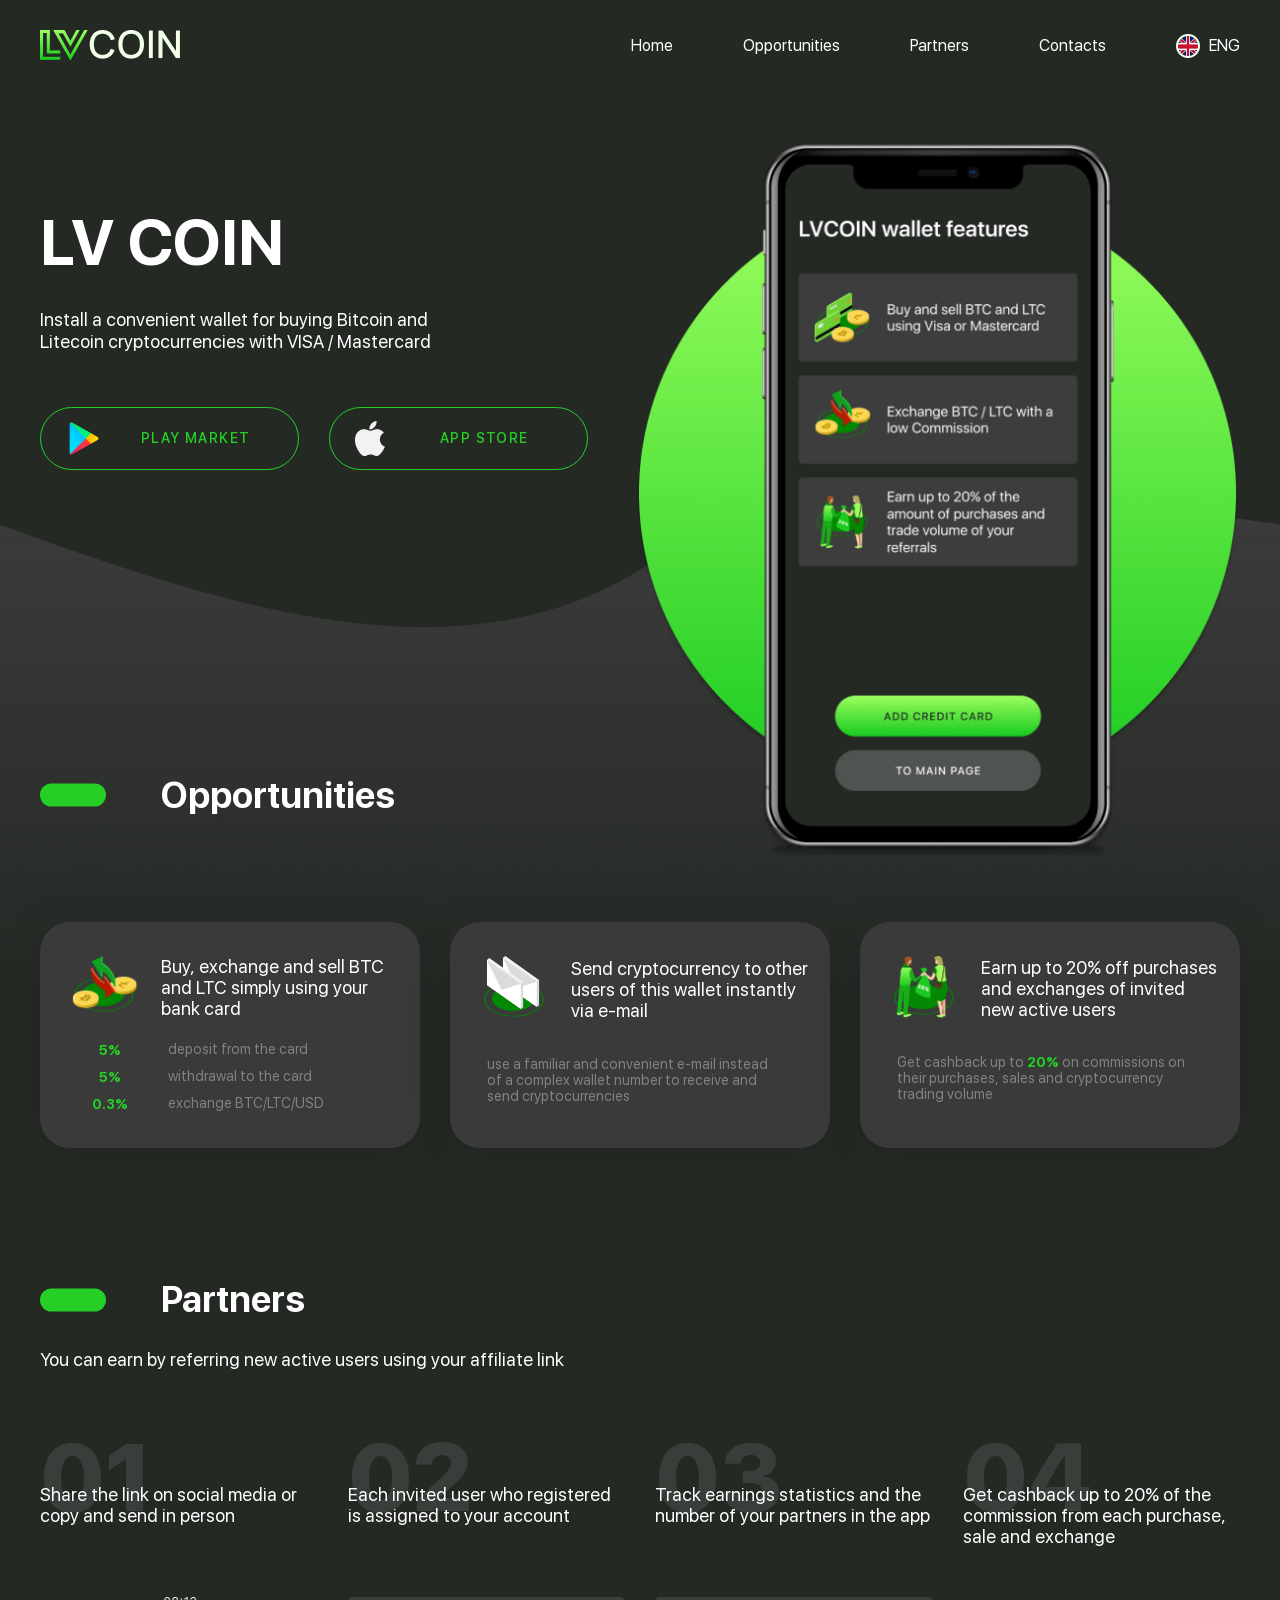
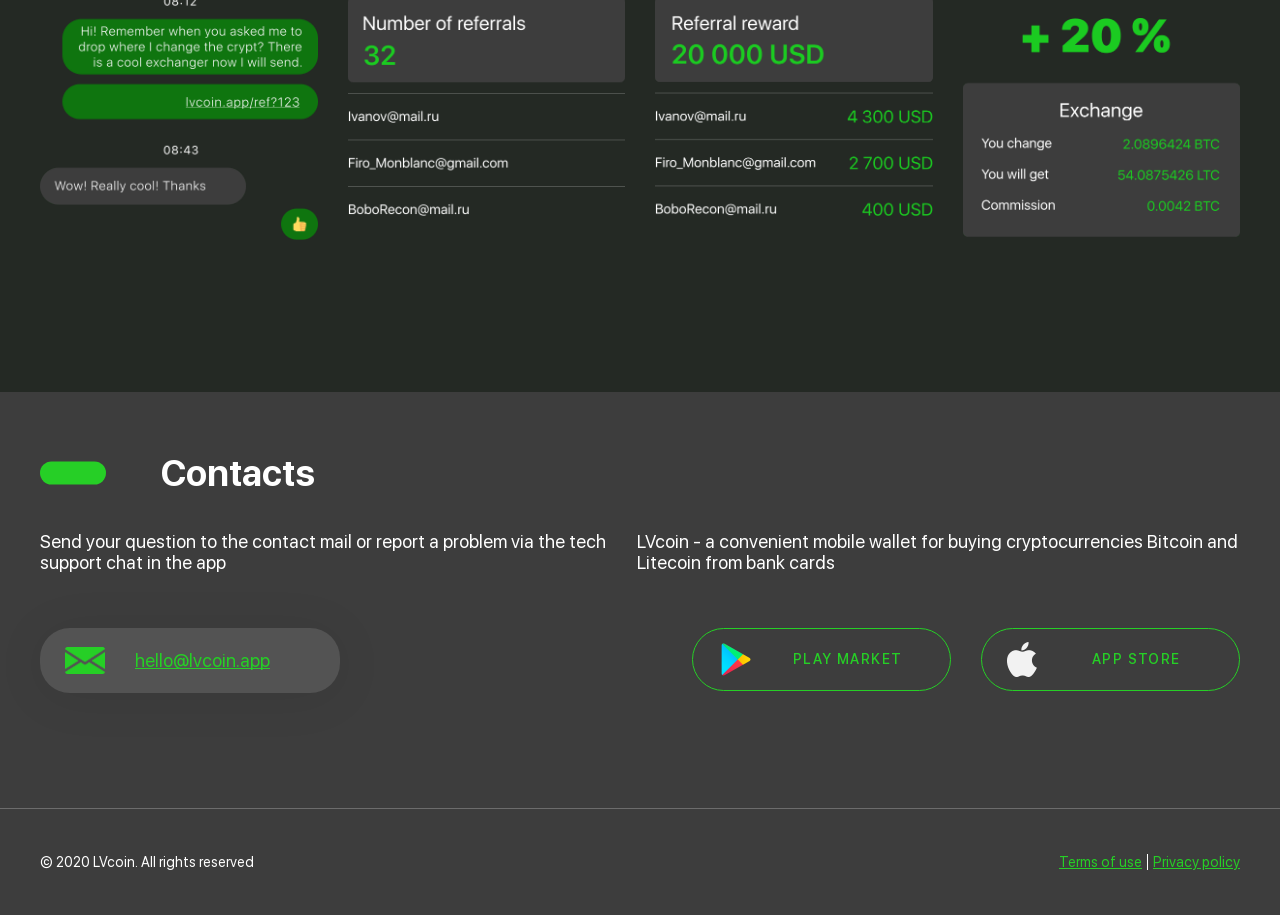
==== commit aedd6df0: "отредоктировал вложенность" ====
--- a/indexeng.html
+++ b/indexeng.html
@@ -1,166 +1,226 @@
-<!DOCTYPE html>
-<html lang="ru">
+<!doctype html>
+<html lang="en">
+
 <head>
-  <meta charset="UTF-8">
-  <meta name="viewport" content="width=device-width, initial-scale=1.0, maximum-scale=1.0, user-scalable=0" >
-  <title>LV_COIN</title>
-  <link rel="stylesheet" href="css/style.css">
+    <meta charset="UTF-8">
+    <meta name="viewport" content="width=device-width, initial-scale=1.0">
+    <title>LVCOIN</title>
+    <link rel="stylesheet" href="/css/styles.css">
 </head>
+
 <body>
-<div class="wrapper">
-  <header class="header">
-    <div class="header__container container">
-      <a href="indexeng.html" class="header__logo">
-        <img src="img/imgEng/header/logo.png" alt="LV_COIN" width="140" height="31" loading="eager">
-      </a>
-      <nav class="header__menu">
-        <ul class="header__list">
-          <li class="header__link"><a href="#hero">Home</a></li>
-          <li class="header__link"><a href="#opportunities">Оpportunities</a></li>
-          <li class="header__link"><a href="#partners">Partners</a></li>
-          <li class="header__link"><a href="#contacts">Contacts</a></li>
-            <li class="header__lang-dropdown">
-             <!-- Обернули картинку и текст в один блок для удобного выравнивания -->
-              <div class="header__lang-current">
-                 <img src="img/imgRus/header/eng.png" alt="" class="lang-icon" width="24" height="24">
-                 <span>ENG</span>
-             </div>
-  
-             <div class="header__lang-list">
-               <!-- Ссылке внутри дали класс, чтобы задать ей флекс-режим -->
-               <a href="index.html" class="header__lang-item">
-                <img src="img/imgEng/header/rus.png" alt="" class="lang-icon" width="24" height="24">
-                <span>RUS</span>
-               </a>
-             </div>
-            </li>
-        </ul>
-      </nav>
+    <div class="wrapper">
+        <header class="header">
+            <div class="header__container container">
+                <a href="indexeng.html" class="header__logo">
+                    <img src="img/header/LVCOIN.png" alt="Logotip LVCOIN" width="140" height="31">
+                </a>
+                <nav class="header__menu">
+                    <ul class="header__list">
+                        <li class="header__item">
+                            <a href="#hero" class="header__link">Home</a>
+                        </li>
+                        <li class="header__item">
+                            <a href="#oppo" class="header__link">Оpportunities</a>
+                        </li>
+                        <li class="header__item">
+                            <a href="#partners" class="header__link">Partners</a>
+                        </li>
+                        <li class="header__item">
+                            <a href="#contact" class="header__link">Contacts</a>
+                        </li>
+                        <li class="header__item header__item--dropdown">
+                            <a href="#" class="header__link header__link--rus">
+                                <img src="img/header/iconeng.png" aria-hidden="true" alt="" width="24" height="24">ENG
+                            </a>
+
+                            <a href="index.html" class="header__link header__link--eng">
+                                <img src="img/header/iconrus.png" aria-hidden="true" alt="" width="24" height="24">
+                                РУС</a>
+                        </li>
+                    </ul>
+                </nav>
+            </div>
+        </header>
+        <main class="content">
+            <section id="hero" class="hero">
+                <div class="hero__container container">
+                    <div class="hero__body">
+                        <h1 class="hero__title">
+                            LV COIN
+                        </h1>
+                        <p class="hero__text">
+                            Install a&nbsp;convenient wallet for buying Bitcoin and Litecoin cryptocurrencies with
+                            VISA&nbsp;/ Mastercard
+                        </p>
+                        <div class="hero__buttons buttons">
+                            <a href="#" class="buttons__link buttons__link--google">
+                                <img src="img/hero/icongoogle.png" aria-hidden="true" alt="" width="35" height="35">
+                                <span>PLAY MARKET</span>
+                            </a>
+                            <a href="#" class="buttons__link buttons__link--apple">
+                                <img src="img/hero/iconaplle.png" aria-hidden="true" alt="" width="30" height="35">
+                                <span>APP STORE</span>
+                            </a>
+                        </div>
+                    </div>
+                    <img src="img/hero/phoneENG.png" alt="phone with the LV COIN app open" class="hero__phone"
+                        width="605" height="716">
+                </div>
+            </section>
+            <section id="oppo" class="oppo">
+                <div class="oppo__container container">
+                    <h2 class="oppo__title title">Оpportunities</h2>
+                    <ul class="oppo__list">
+                        <!-- Карточка 1 -->
+                        <li class="oppo__card">
+                            <div class="oppo__card-header">
+                                <img src="img/oppo/oppo1.png" aria-hidden="true" alt="" class="oppo__icon" width="84"
+                                    height="64" loading="lazy">
+                                <h3 class="oppo__label">
+                                    Buy, exchange and sell BTC and LTC simply using your bank card
+                                </h3>
+                            </div>
+                            <div class="oppo__body">
+                                <ul class="oppo__percent-list">
+                                    <li class="oppo__percent-item">5%</li>
+                                    <li class="oppo__percent-item">5%</li>
+                                    <li class="oppo__percent-item">0.3%</li>
+                                </ul>
+                                <ul class="oppo__text-list">
+                                    <li class="oppo__text-item">deposit from the card</li>
+                                    <li class="oppo__text-item">withdrawal to the card </li>
+                                    <li class="oppo__text-item">exchange BTC/LTC/USD </li>
+                                </ul>
+                            </div>
+                        </li>
+
+                        <!-- Карточка 2 -->
+                        <li class="oppo__card">
+                            <div class="oppo__card-header">
+                                <img src="img/oppo/oppo2.png" aria-hidden="true" alt="" class="oppo__icon" width="84"
+                                    height="67" loading="lazy">
+                                <h3 class="oppo__label">
+                                    Send cryptocurrency to&nbsp;other users of&nbsp;this wallet instantly via e-mail
+                                </h3>
+                            </div>
+                            <div class="oppo__body">
+                                <p class="oppo__description">
+                                    use a&nbsp;familiar and convenient e-mail instead of&nbsp;a&nbsp;complex wallet
+                                    number to&nbsp;receive and send cryptocurrencies
+                                </p>
+                            </div>
+                        </li>
+
+                        <!-- Карточка 3 -->
+                        <li class="oppo__card">
+                            <div class="oppo__card-header">
+                                <img src="img/oppo/oppo3.png" aria-hidden="true" alt="" class="oppo__icon" width="84"
+                                    height="64" loading="lazy">
+                                <h3 class="oppo__label">
+                                    Earn up&nbsp;to&nbsp;20% off purchases and exchanges of&nbsp;invited new active
+                                    users
+                                </h3>
+                            </div>
+                            <div class="oppo__body">
+                                <p class="oppo__description">
+                                    Get cashback up to <span class="green">20% </span>on commissions on their purchases,
+                                    sales and cryptocurrency trading volume
+                                </p>
+                            </div>
+                        </li>
+                    </ul>
+                </div>
+            </section>
+            <section id="partners" class="partners">
+                <div class="partners__container container">
+                    <h2 class="partners__title title">Partners</h2>
+                    <p class="partners__text">
+                        You can earn by referring new active users using your affiliate link
+                    </p>
+                    <ul class="partners__list">
+                        <!-- Карточка 1 -->
+                        <li class="partners__item">
+                            <h3 class="partners__item-title">
+                                Share the link on social media or copy and send in person
+                            </h3>
+                            <img class="partners__item-image" src="img/part/part1eng.png"
+                                alt="Chat with a cryptocurrency exchange recommendation" loading="lazy" width="286"
+                                height="250">
+                        </li>
+                        <!-- Карточка 2 -->
+                        <li class="partners__item">
+                            <h3 class="partners__item-title">
+                                Each invited user who registered is assigned to your account
+                            </h3>
+                            <img class="partners__item-image" src="img/part/part2eng.png"
+                                alt="Referral count panel in the user dashboard" loading="lazy" width="286"
+                                height="250">
+                        </li>
+                        <!-- Карточка 3 -->
+                        <li class="partners__item">
+                            <h3 class="partners__item-title">
+                                Track earnings statistics and the number of your partners in the app
+                            </h3>
+                            <img class="partners__item-image" src="img/part/part3eng.png" alt="List of referral rewards"
+                                loading="lazy" width="286" height="250">
+                        </li>
+                        <!-- Карточка 4 -->
+                        <li class="partners__item">
+                            <h3 class="partners__item-title">
+                                Get cashback up to 20% of the commission from each purchase, sale and exchange
+                            </h3>
+                            <img class="partners__item-image" src="img/part/part4eng.png"
+                                alt="Bitcoin to Litecoin Exchange Calculator" loading="lazy" width="286" height="250">
+                        </li>
+                    </ul>
+                </div>
+            </section>
+            <section id="contact" class="contact">
+                <div class="contact__container container">
+                    <h2 class="contact__title title">
+                        Contacts
+                    </h2>
+                    <div class="contact__body">
+                        <div class="contact__column">
+                            <p class="contact__text">
+                                Send your question to the contact mail or report a problem via the tech support chat in
+                                the app
+                            </p>
+                            <a href="#" class="contact__link">
+                                <img src="img/contact/icon.png" alt="" width="40" height="28"
+                                    aria-hidden="true">hello@lvcoin.app</a>
+                        </div>
+                        <div class="contact__column">
+                            <p class="contact__text">
+                                LVcoin - a convenient mobile wallet for buying cryptocurrencies
+                                Bitcoin and Litecoin from bank cards
+                            </p>
+                            <div class="contact__buttons buttons">
+                                <a href="#" class="buttons__link buttons__link--google">
+                                    <img src="img/hero/icongoogle.png" aria-hidden="true" alt="" width="35" height="35">
+                                    <span>PLAY MARKET</span>
+                                </a>
+                                <a href="#" class="buttons__link buttons__link--apple">
+                                    <img src="img/hero/iconaplle.png" aria-hidden="true" alt="" width="30" height="35">
+                                    <span>APP STORE</span>
+                                </a>
+                            </div>
+                        </div>
+                    </div>
+                </div>
+            </section>
+        </main>
+        <footer class="footer">
+            <div class="footer__container container">
+                <p class="footer__copy">&copy;&nbsp;2020&nbsp;LVcoin. All rights reserved</p>
+                <div class="footer__legal">
+                    <a class="footer__link" href="#">Terms of&nbsp;use</a>
+                    <a class="footer__link" href="#">Privacy policy</a>
+                </div>
+            </div>
+        </footer>
     </div>
-  </header>
-
-  <div class="content">
-    <section id="hero" class="hero">
-      <div class="hero__container container">
-        <div class="hero__body">
-          <h1 class="hero__title">LV COIN</h1>
-          <p class="hero__text">Install a convenient wallet for buying Bitcoin and <br> Litecoin cryptocurrencies with VISA / Mastercard
-          <div class="hero__btn btn">
-            <a href="https://play.google.com/store/apps?hl=ru&pli=1" target="_blank" class="btn_google">
-              <img src="img/imgRus/hero/google.png" alt="google" class="btn-icon" width="35" height="35" loading="eager" decoding="async"> PLAY MARKET
-            </a>
-            <a href="https://www.apple.com/de/app-store/" target="_blank" class="btn_aplle">
-              <img src="img/imgRus/hero/aplle.png" alt="aplle" class="btn-icon" width="30" height="35" loading="eager" decoding="async"> APP STORE
-            </a>
-          </div>
-        </div>
-
-        <img class="hero__image" src="img/imgEng/hero/phoneeng.png" alt="phone" width="605" height="715" loading="eager">
-      </div>
-    </section>
-
-    <section id="opportunities" class="opportunities">
-      <div class="opportunities__container container">
-        <h2 class="opportunities__title title">Оpportunities</h2>
-        <div class="opportunities__row">
-          <div class="opportunities__column">
-            <div class="opportunities-item">
-              <img src="img/imgEng/oppo/oppo1.png" alt="icon" class="opportunities-item__icon" width="85" height="63" loading="lazy" decoding="async">
-              <p class="opportunities-item__subtitle">Buy, exchange and sell BTC and LTC simply using your bank card </p>
-              <ul class="opportunities-item__percent">
-                <li><span class="green">5%</span></li>
-                <li><span class="green">5%</span></li>
-                <li><span class="green">0.3%</span></li>
-              </ul>
-              <ul class="opportunities-item__text">
-                <li>deposit from the card</li>
-                <li>withdrawal to the card</li>
-                <li>exchange BTC/LTC/USD </li>
-              </ul>
-            </div>
-          </div>
-          <div class="opportunities__column">
-            <div class="opportunities-item">
-              <img src="img/imgEng/oppo/oppo2.png" alt="icon" class="opportunities-item__icon" width="85" height="63" loading="lazy" decoding="async">
-              <p class="opportunities-item__subtitle">Send cryptocurrency to other users of this wallet instantly via e-mail</p>
-              <p class="opportunities-item__text_wide">use a familiar and convenient e-mail instead of a complex wallet number to receive and send cryptocurrencies</p>
-            </div>
-          </div>
-          <div class="opportunities__column">
-            <div class="opportunities-item">
-              <img src="img/imgEng/oppo/oppo3.png" alt="icon" class="opportunities-item__icon" width="85" height="63" loading="lazy" decoding="async">
-              <p class="opportunities-item__subtitle">Earn up to 20% off purchases and exchanges of invited new active users</p>
-              <p class="opportunities-item__text_wide">Get cashback up to  <span class="green">20% </span> on commissions on their purchases, sales and cryptocurrency trading volume</p>
-            </div>
-          </div>
-        </div>
-      </div>
-    </section>
-
-    <section id="partners" class="partners">
-      <div class="partners__container container">
-        <h2 class="partners__title title">Partners</h2>
-        <p class="partners__text">You can earn by referring new active users using your affiliate link</p>
-        <ul class="partners__list">
-          <li class="partners__column">
-            <div class="partners-item">
-              <p class="partners-item__text">Share the link on social media or copy and send in person</p>
-              <img src="img/imgEng/partners/part1eng.png" alt="image" class="partners-item__image" width="290" height="250" loading="lazy" decoding="async">
-            </div>
-          </li>
-          <li class="partners__column">
-            <div class="partners-item">
-              <p class="partners-item__text">Each invited user who registered is assigned to your account</p>
-              <img src="img/imgEng/partners/part2eng.png" alt="image" class="partners-item__image" width="290" height="250" loading="lazy" decoding="async">
-            </div>
-          </li>
-          <li class="partners__column">
-            <div class="partners-item">
-              <p class="partners-item__text">Track earnings statistics and the number of your partners in the app</p>
-              <img src="img/imgEng/partners/part3eng.png" alt="image" class="partners-item__image" width="290" height="250" loading="lazy" decoding="async">
-            </div>
-          </li>
-          <li class="partners__column">
-            <div class="partners-item">
-              <p class="partners-item__text">Get cashback up to 20% of the commission from each purchase, sale and exchange</p>
-              <img src="img/imgEng/partners/part4eng.png" alt="image" class="partners-item__image" width="290" height="250" loading="lazy" decoding="async">
-            </div>
-          </li>
-        </ul>
-      </div>
-    </section>
-    <section id="contacts" class="contacts">
-      <div class="contacts__container container">
-        <h2 class="contacts__title title">Contacts</h2>
-        <div class="contacts__body">
-          <div class="contacts__chat">
-            <p class="contacts__text">Send your question to the contact mail or report a problem via the tech support chat in the app</p>
-            <a class="contacts__hello" href="mailto:hello@lvcoin.app">hello@lvcoin.app</a>
-          </div>
-          <div class="contacts__links">
-            <p class="contacts__text">LVcoin - a convenient mobile wallet for buying cryptocurrencies Bitcoin and Litecoin from bank cards</p>
-            <div class="contacts__btn btn">
-              <a href="https://play.google.com/store/apps?hl=ru&pli=1" target="_blank" class="btn_google">
-                <img src="img/imgRus/hero/google.png" alt="google" class="btn-icon" width="35" height="35" loading="lazy" decoding="async"> PLAY MARKET
-              </a>
-              <a href="https://www.apple.com/de/app-store/" target="_blank" class="btn_aplle">
-                <img src="img/imgRus/hero/aplle.png" alt="aplle" class="btn-icon" width="30" height="35" loading="lazy" decoding="async"> APP STORE
-              </a>
-            </div>
-          </div>
-        </div>
-      </div>
-    </section>
-  </div>
-
-  <footer class="footer">
-    <div class="footer__container container">
-      <p class="footer__copy">&copy; 2020 LVcoin. All rights reserved</p>
-      <p class="footer__text">
-        <span class="footer__text_green"><a href="#">Terms of use</a></span> | <span class="footer__text_green"><a href="#">Privacy policy</a></span>
-      </p>
-    </div>
-  </footer>
-</div>
 </body>
+
 </html>
--- a/css/styles.css
+++ b/css/styles.css
@@ -0,0 +1,661 @@
+*,
+*::before,
+*::after {
+  box-sizing: border-box;
+  margin: 0;
+  padding: 0;
+  border: 0;
+}
+
+html {
+  height: 100%;
+  font-size: 14px;
+  scroll-behavior: smooth;
+  -webkit-text-size-adjust: 100%;
+}
+
+body {
+  min-height: 100%;
+  text-rendering: optimizeSpeed;
+  -webkit-font-smoothing: antialiased;
+  -moz-osx-font-smoothing: grayscale;
+}
+
+ul,
+ol {
+  list-style: none;
+}
+
+a {
+  text-decoration: none;
+  color: inherit;
+}
+
+input,
+button,
+textarea,
+select {
+  font: inherit;
+  color: inherit;
+  background-color: transparent;
+}
+
+button {
+  cursor: pointer;
+}
+
+img,
+picture,
+svg,
+video {
+  display: block;
+  max-width: 100%;
+  height: auto;
+}
+
+h1,
+h2,
+h3,
+h4,
+h5,
+h6 {
+  font-size: inherit;
+  font-weight: inherit;
+}
+
+input,
+textarea,
+button,
+a {
+  -webkit-tap-highlight-color: transparent;
+}
+input:focus-visible,
+textarea:focus-visible,
+button:focus-visible,
+a:focus-visible {
+  outline: 2px solid #007bff;
+  outline-offset: 2px;
+}
+input:focus:not(:focus-visible),
+textarea:focus:not(:focus-visible),
+button:focus:not(:focus-visible),
+a:focus:not(:focus-visible) {
+  outline: none;
+}
+
+@font-face {
+  font-family: "SF UI Display";
+  src: url("/fonts/SFUIDisplay-Bold.woff2") format("woff2");
+  font-weight: 700;
+  font-style: normal;
+  font-display: swap;
+}
+@font-face {
+  font-family: "SF UI Display";
+  src: url("/fonts/SFUIDisplay-Heavy.woff2") format("woff2");
+  font-weight: 900;
+  font-style: normal;
+  font-display: swap;
+}
+@font-face {
+  font-family: "SF UI Display";
+  src: url("/fonts/SFUIDisplay-Medium.woff2") format("woff2");
+  font-weight: 500;
+  font-style: normal;
+  font-display: swap;
+}
+@font-face {
+  font-family: "SF UI Display";
+  src: url("/fonts/SFUIDisplay-Regular.woff2") format("woff2");
+  font-weight: normal;
+  font-style: normal;
+  font-display: swap;
+}
+body {
+  background: #242924;
+  font-family: "SF UI Display";
+  font-weight: 400;
+}
+
+.wrapper {
+  background-image: url(../img/wrapper/fon.png);
+  background-repeat: repeat-x;
+  background-position: 0px 490px;
+  background-size: 100% auto;
+  display: flex;
+  flex-direction: column;
+  min-height: 100vh;
+}
+
+.container {
+  max-width: 1320px;
+  margin: 0 auto;
+  padding: 0 40px;
+}
+@media (max-width: 746px) {
+  .container {
+    padding: 0px 20px;
+  }
+}
+
+.title {
+  font-weight: 700;
+  font-size: 36px;
+  color: #fff;
+  padding-left: 121px;
+  position: relative;
+}
+.title::before {
+  content: "";
+  border-radius: 50px;
+  width: 66px;
+  height: 23px;
+  background: #26cf26;
+  display: inline-block;
+  position: absolute;
+  left: 0px;
+  top: 50%;
+  transform: translateY(-50%);
+}
+@media (max-width: 550px) {
+  .title {
+    padding-left: 90px;
+    font-size: 28px;
+  }
+}
+
+.green {
+  font-weight: 700;
+  font-size: 14px;
+  text-align: center;
+  color: #26cf26;
+}
+
+#hero,
+#oppo,
+#partners,
+#contact {
+  scroll-margin-top: 90px;
+}
+
+@media (max-width: 550px) {
+  #hero,
+  #oppo,
+  #partners,
+  #contact {
+    scroll-margin-top: 130px;
+  }
+}
+.header {
+  background: #242924;
+  position: sticky;
+  top: 0;
+  left: 0;
+  width: 100%;
+  z-index: 100;
+  line-height: 1.5;
+}
+@media (max-width: 1025px) {
+  .header {
+    box-shadow: 0 4px 50px 0 rgba(0, 0, 0, 0.08);
+    background: #383938;
+  }
+}
+.header__container {
+  padding-top: 30px;
+  padding-bottom: 30px;
+  display: flex;
+  justify-content: space-between;
+  align-items: center;
+  -moz-column-gap: 70px;
+       column-gap: 70px;
+  flex-wrap: wrap;
+}
+@media (max-width: 967px) {
+  .header__container {
+    -moz-column-gap: 30px;
+         column-gap: 30px;
+    row-gap: 15px;
+  }
+}
+.header__logo {
+  flex-shrink: 0;
+}
+@media (max-width: 746px) {
+  .header__logo {
+    width: 75px;
+  }
+}
+.header__menu {
+  font-size: 16px;
+  color: #fff;
+}
+@media (max-width: 746px) {
+  .header__menu {
+    font-size: 14px;
+  }
+}
+.header__list {
+  display: flex;
+  -moz-column-gap: 70px;
+       column-gap: 70px;
+  flex-wrap: wrap;
+}
+@media (max-width: 967px) {
+  .header__list {
+    -moz-column-gap: 30px;
+         column-gap: 30px;
+  }
+}
+.header__link {
+  position: relative;
+  transition: color 0.5s ease;
+}
+.header__link::after {
+  content: "";
+  position: absolute;
+  background: #26cf26;
+  left: 0px;
+  bottom: -2px;
+  height: 2px;
+  width: 100%;
+  transform: scaleX(0);
+  transform-origin: center;
+  transition: transform 0.5s ease;
+}
+.header__link:hover {
+  color: #26cf26;
+}
+.header__link:hover::after {
+  transform: scaleX(1);
+}
+.header__item--dropdown {
+  position: relative;
+  padding-bottom: 10px;
+  margin-bottom: -10px;
+}
+.header__item--dropdown:hover .header__link--eng {
+  opacity: 1;
+  visibility: visible;
+  transform: translateY(0);
+}
+.header__link--rus {
+  gap: 9px;
+  cursor: pointer;
+  display: flex;
+}
+.header__link--eng {
+  position: absolute;
+  left: 0px;
+  top: 100%;
+  display: flex;
+  gap: 9px;
+  opacity: 0;
+  visibility: hidden;
+  transform: translateY(15px);
+  transition: opacity 0.5s ease, visibility 0.5s ease, transform 0.5s ease;
+}
+
+.content {
+  flex-grow: 1;
+}
+
+.hero {
+  line-height: 1.5;
+  margin-bottom: -85px;
+  padding-top: 53px;
+}
+@media (max-width: 746px) {
+  .hero {
+    padding-top: 20px;
+  }
+}
+@media (max-width: 968px) {
+  .hero {
+    margin-bottom: 50px;
+  }
+}
+.hero__container {
+  display: flex;
+  justify-content: space-between;
+  gap: 20px;
+  align-items: start;
+}
+@media (max-width: 540px) {
+  .hero__body {
+    max-width: 195px;
+  }
+}
+.hero__title {
+  padding-top: 50px;
+  font-weight: 700;
+  font-size: 64px;
+  color: #fff;
+  margin-bottom: 19px;
+}
+@media (max-width: 836px) {
+  .hero__title {
+    font-size: 48px;
+  }
+}
+.hero__text {
+  font-size: 18px;
+  color: #fff;
+  max-width: 430px;
+  line-height: 22px;
+  margin-bottom: 54px;
+}
+@media (max-width: 836px) {
+  .hero__text {
+    line-height: 15px;
+    font-size: 14px;
+  }
+}
+.hero__phone {
+  width: 100%;
+  max-width: 605px;
+  height: auto;
+  min-width: 224px;
+}
+.buttons {
+  display: flex;
+  gap: 30px;
+}
+@media (max-width: 1200px) {
+  .buttons {
+    flex-wrap: wrap;
+  }
+}
+.buttons__link {
+  display: inline-flex;
+  font-weight: 500;
+  font-size: 14px;
+  letter-spacing: 0.1em;
+  text-align: center;
+  text-transform: uppercase;
+  color: #26cf26;
+  border: 1px solid #26cf26;
+  border-radius: 40px;
+  padding: 13px 25px;
+  align-items: center;
+  min-width: 259px;
+  position: relative;
+  z-index: 1;
+  overflow: hidden;
+  transition: color 0.5s ease;
+}
+.buttons__link:hover {
+  color: black;
+}
+.buttons__link::before {
+  content: "";
+  z-index: -1;
+  position: absolute;
+  inset: 0;
+  background: linear-gradient(180deg, #9cff60 0%, #19cb20 99.48%);
+  opacity: 0;
+  transition: opacity 0.5s ease-in-out;
+}
+.buttons__link:hover::before {
+  opacity: 1;
+}
+.buttons__link--google {
+  gap: 40px;
+}
+.buttons__link--apple {
+  gap: 55px;
+}
+
+.oppo #target-block {
+  scroll-margin-top: 180px;
+}
+.oppo {
+  padding-bottom: 130px;
+}
+@media (max-width: 1000px) {
+  .oppo {
+    padding-bottom: 50px;
+  }
+}
+.oppo__title {
+  margin-bottom: 105px;
+}
+@media (max-width: 640px) {
+  .oppo__title {
+    margin-bottom: 50px;
+  }
+}
+.oppo__list {
+  display: grid;
+  grid-template-columns: repeat(3, 1fr);
+  gap: 30px;
+}
+@media (max-width: 1000px) {
+  .oppo__list {
+    grid-template-columns: repeat(2, 1fr);
+  }
+}
+@media (max-width: 640px) {
+  .oppo__list {
+    grid-template-columns: 1fr;
+    justify-items: center;
+  }
+}
+.oppo__card {
+  max-width: 450px;
+  width: 100%;
+  padding: 34px 20px 30px 22px;
+  border-radius: 30px;
+  box-shadow: 0 4px 50px 0 rgba(0, 0, 0, 0.08);
+  background: #393a39;
+}
+@media (max-width: 1000px) and (min-width: 641px) {
+  .oppo__card:last-child, .oppo__card:nth-child(3) {
+    grid-column: span 2;
+    justify-self: center;
+  }
+}
+.oppo__card-header {
+  display: flex;
+  gap: 15px;
+  margin-bottom: 32px;
+  align-items: center;
+}
+@media (max-width: 640px) {
+  .oppo__card-header {
+    margin-bottom: 10px;
+  }
+}
+.oppo__label {
+  font-size: 18px;
+  color: #fff;
+  max-width: 248px;
+}
+@media (max-width: 1144px) {
+  .oppo__label {
+    font-size: 14px;
+  }
+}
+.oppo__body {
+  display: flex;
+  color: #828282;
+  padding-left: 15px;
+  max-width: 310px;
+  gap: 40px;
+}
+.oppo__percent-list {
+  margin-top: -14px;
+  line-height: 27px;
+  text-align: center;
+  padding-left: 15px;
+}
+.oppo__percent-item {
+  font-weight: 700;
+  font-size: 14px;
+  text-align: center;
+  color: #26cf26;
+}
+.oppo__text-list {
+  margin-top: -15px;
+  line-height: 27px;
+}
+.partners {
+  padding-bottom: 152px;
+}
+@media (max-width: 580px) {
+  .partners {
+    padding-bottom: 55px;
+  }
+}
+.partners__title {
+  margin-bottom: 28px;
+}
+.partners__text {
+  font-size: 18px;
+  color: #fff;
+  margin-bottom: 50px;
+}
+.partners__list {
+  display: grid;
+  grid-template-columns: repeat(4, 1fr);
+  gap: 30px;
+  counter-reset: parners-counter;
+}
+@media (max-width: 720px) {
+  .partners__list {
+    grid-template-columns: repeat(2, 1fr);
+    gap: 20px;
+  }
+}
+.partners__item {
+  max-width: 286px;
+  display: flex;
+  flex-direction: column;
+  counter-increment: partners-counter;
+}
+.partners__item::before {
+  content: counter(partners-counter, decimal-leading-zero) " ";
+  font-family: "SF UI Display", sans-serif;
+  font-weight: 900;
+  font-size: 96px;
+  color: rgba(255, 255, 255, 0.1);
+}
+@media (max-width: 420px) {
+  .partners__item::before {
+    font-size: 72px;
+  }
+}
+.partners__item-title {
+  font-size: 18px;
+  color: #fff;
+  margin-top: -50px;
+  margin-bottom: 71px;
+}
+@media (max-width: 1000px) {
+  .partners__item-title {
+    font-size: 14px;
+  }
+}
+@media (max-width: 720px) {
+  .partners__item-title {
+    margin-top: -30px;
+    margin-bottom: 21px;
+  }
+}
+.contact {
+  padding-top: 60px;
+  padding-bottom: 115px;
+  background: #3d3d3d;
+}
+@media (max-width: 580px) {
+  .contact {
+    padding-top: 20px;
+    padding-bottom: 55px;
+  }
+}
+.contact__title {
+  margin-bottom: 36px;
+}
+.contact__body {
+  display: flex;
+  gap: 30px;
+}
+@media (max-width: 680px) {
+  .contact__body {
+    flex-wrap: wrap;
+  }
+}
+@media (max-width: 680px) {
+  .contact__column {
+    display: flex;
+    flex-direction: column;
+    align-items: center;
+  }
+}
+.contact__text {
+  font-size: 18px;
+  color: #fff;
+  margin-bottom: 55px;
+}
+.contact__link {
+  display: inline-flex;
+  align-items: center;
+  gap: 30px;
+  font-size: 18px;
+  text-decoration: underline;
+  -webkit-text-decoration-skip-ink: none;
+          text-decoration-skip-ink: none;
+  color: #26cf26;
+  box-shadow: 0 4px 50px 0 rgba(0, 0, 0, 0.08);
+  background: #535353;
+  border-radius: 30px;
+  padding: 19px 60px 19px 25px;
+  min-width: 300px;
+  transition: 0.5s;
+}
+.contact__link:hover {
+  box-shadow: 0 4px 50px 0 rgba(0, 255, 89, 0.08);
+}
+.contact__buttons {
+  justify-content: end;
+}
+@media (max-width: 680px) {
+  .contact__buttons {
+    justify-content: center;
+  }
+}
+
+.footer {
+  padding: 45px 0px;
+  border-top: 1px solid #6c6c6c;
+  background: #3d3d3d;
+  font-size: 14px;
+  color: #fff;
+}
+.footer__container {
+  display: flex;
+  justify-content: space-between;
+  flex-wrap: wrap;
+  gap: 20px;
+}
+.footer__legal {
+  display: flex;
+}
+.footer__link {
+  font-size: 14px;
+  color: #26cf26;
+  text-decoration: underline;
+  padding: 0px 5px;
+}
+.footer__link:hover {
+  text-decoration: none;
+}
+.footer__link:not(:last-child) {
+  border-right: 1px solid white;
+}
+.footer__link:first-child {
+  padding-left: 0;
+}
+.footer__link:last-child {
+  padding-right: 0;
+}/*# sourceMappingURL=styles.css.map */
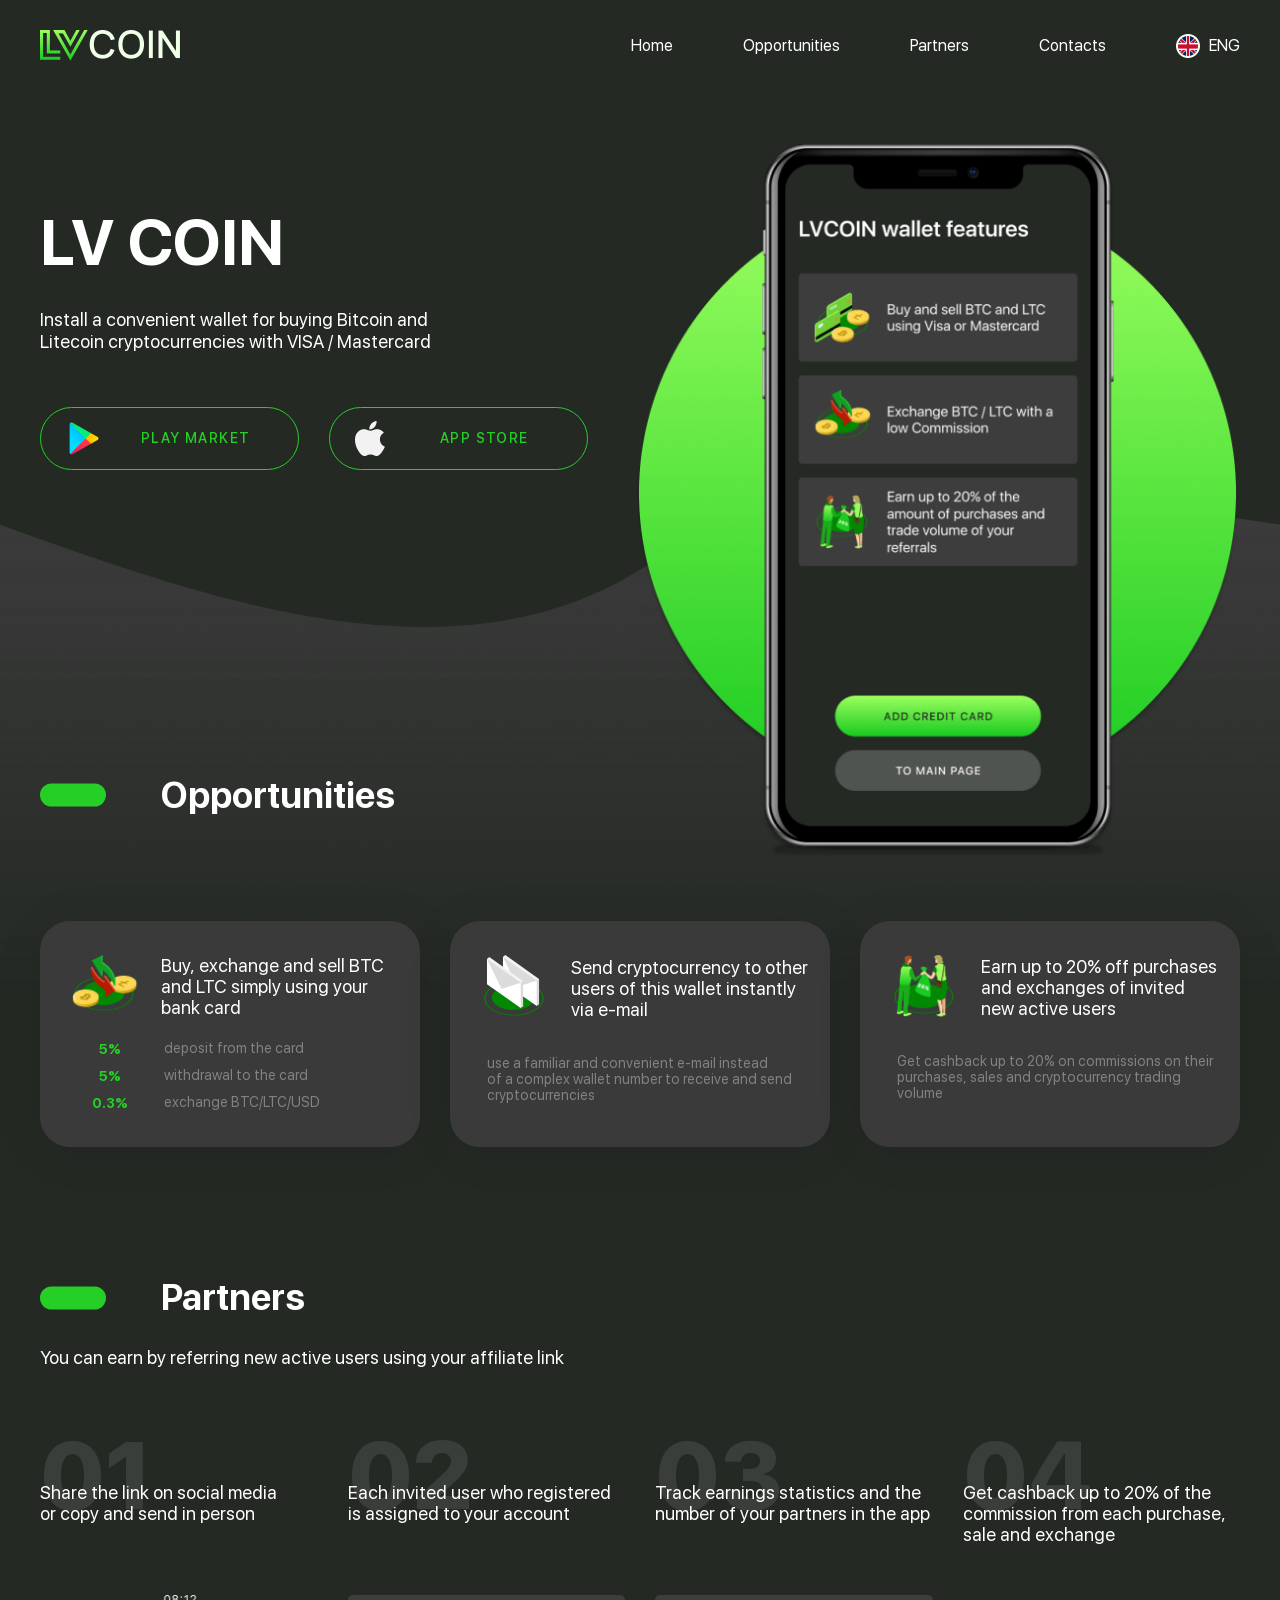
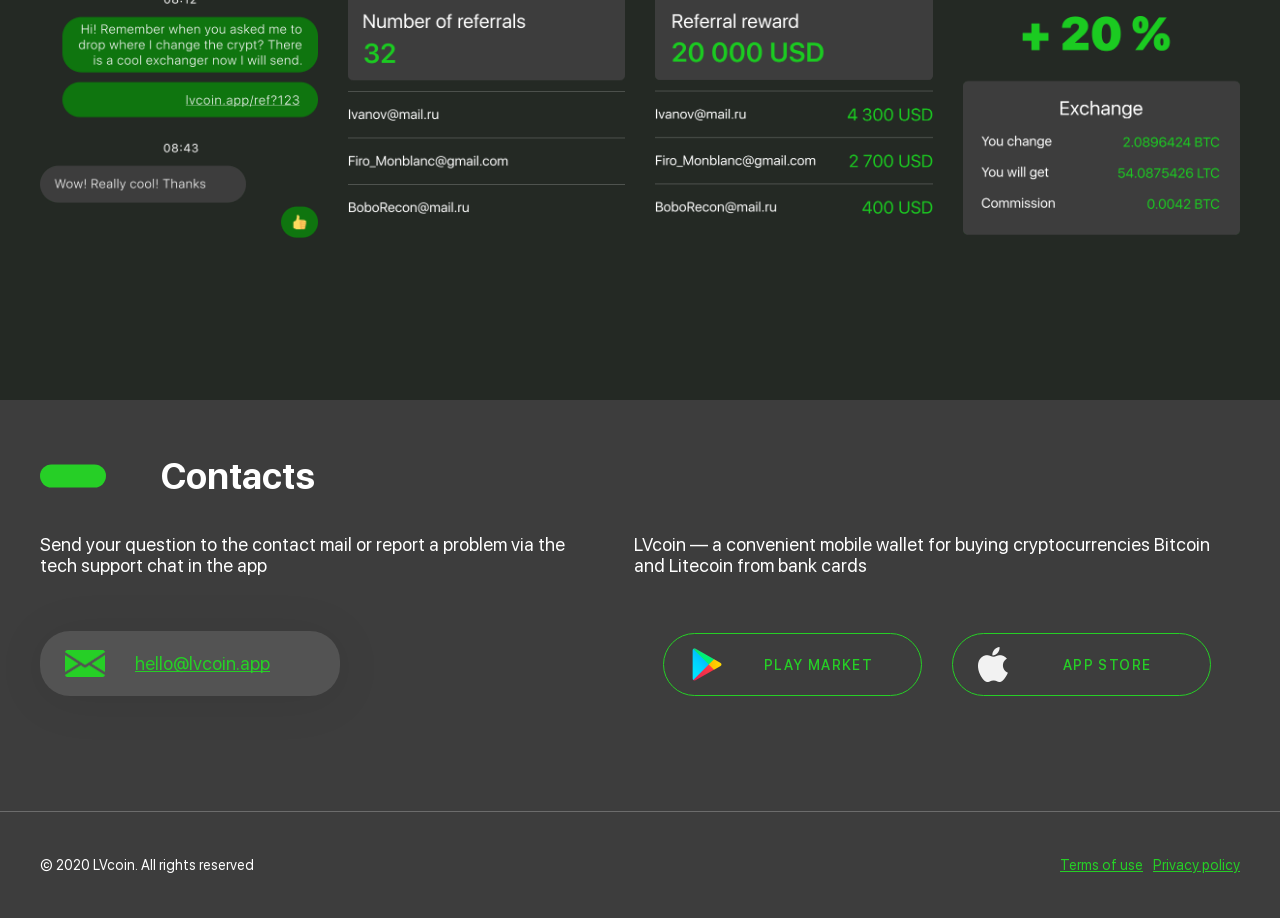
==== commit 57f43db8: "провел адаптацинию oppo заполнил alt" ====
--- a/indexeng.html
+++ b/indexeng.html
@@ -5,7 +5,7 @@
     <meta charset="UTF-8">
     <meta name="viewport" content="width=device-width, initial-scale=1.0">
     <title>LVCOIN</title>
-    <link rel="stylesheet" href="/css/styles.css">
+    <link rel="stylesheet" href="css/styles.css">
 </head>
 
 <body>
@@ -30,12 +30,12 @@
                             <a href="#contact" class="header__link">Contacts</a>
                         </li>
                         <li class="header__item header__item--dropdown">
-                            <a href="#" class="header__link header__link--rus">
-                                <img src="img/header/iconeng.png" aria-hidden="true" alt="" width="24" height="24">ENG
+                            <a href="#" class="header__lang header__lang--rus">
+                                <img src="img/header/iconeng.png" alt="Flag of Great Britain" width="24" height="24">ENG
                             </a>
 
-                            <a href="index.html" class="header__link header__link--eng">
-                                <img src="img/header/iconrus.png" aria-hidden="true" alt="" width="24" height="24">
+                            <a href="index.html" class="header__lang header__lang--eng">
+                                <img src="img/header/iconrus.png" alt="Flag of Russia" width="24" height="24">
                                 РУС</a>
                         </li>
                     </ul>
@@ -47,7 +47,7 @@
                 <div class="hero__container container">
                     <div class="hero__body">
                         <h1 class="hero__title">
-                            LV COIN
+                            LV&nbsp;COIN
                         </h1>
                         <p class="hero__text">
                             Install a&nbsp;convenient wallet for buying Bitcoin and Litecoin cryptocurrencies with
@@ -55,11 +55,13 @@
                         </p>
                         <div class="hero__buttons buttons">
                             <a href="#" class="buttons__link buttons__link--google">
-                                <img src="img/hero/icongoogle.png" aria-hidden="true" alt="" width="35" height="35">
+                                <img src="img/hero/icongoogle.png" aria-hidden="true" alt="google play" width="35"
+                                    height="35">
                                 <span>PLAY MARKET</span>
                             </a>
                             <a href="#" class="buttons__link buttons__link--apple">
-                                <img src="img/hero/iconaplle.png" aria-hidden="true" alt="" width="30" height="35">
+                                <img src="img/hero/iconaplle.png" aria-hidden="true" alt="apple store" width="30"
+                                    height="35">
                                 <span>APP STORE</span>
                             </a>
                         </div>
@@ -75,8 +77,8 @@
                         <!-- Карточка 1 -->
                         <li class="oppo__card">
                             <div class="oppo__card-header">
-                                <img src="img/oppo/oppo1.png" aria-hidden="true" alt="" class="oppo__icon" width="84"
-                                    height="64" loading="lazy">
+                                <img src="img/oppo/oppo1.png" alt="Cryptocurrency and bank card" class="oppo__icon"
+                                    width="84" height="64" loading="lazy">
                                 <h3 class="oppo__label">
                                     Buy, exchange and sell BTC and LTC simply using your bank card
                                 </h3>
@@ -89,7 +91,7 @@
                                 </ul>
                                 <ul class="oppo__text-list">
                                     <li class="oppo__text-item">deposit from the card</li>
-                                    <li class="oppo__text-item">withdrawal to the card </li>
+                                    <li class="oppo__text-item">withdrawal to&nbsp;the card </li>
                                     <li class="oppo__text-item">exchange BTC/LTC/USD </li>
                                 </ul>
                             </div>
@@ -98,8 +100,8 @@
                         <!-- Карточка 2 -->
                         <li class="oppo__card">
                             <div class="oppo__card-header">
-                                <img src="img/oppo/oppo2.png" aria-hidden="true" alt="" class="oppo__icon" width="84"
-                                    height="67" loading="lazy">
+                                <img src="img/oppo/oppo2.png" alt="Emails" class="oppo__icon" width="84" height="67"
+                                    loading="lazy">
                                 <h3 class="oppo__label">
                                     Send cryptocurrency to&nbsp;other users of&nbsp;this wallet instantly via e-mail
                                 </h3>
@@ -115,7 +117,7 @@
                         <!-- Карточка 3 -->
                         <li class="oppo__card">
                             <div class="oppo__card-header">
-                                <img src="img/oppo/oppo3.png" aria-hidden="true" alt="" class="oppo__icon" width="84"
+                                <img src="img/oppo/oppo3.png" alt="Affiliate Program" class="oppo__icon" width="84"
                                     height="64" loading="lazy">
                                 <h3 class="oppo__label">
                                     Earn up&nbsp;to&nbsp;20% off purchases and exchanges of&nbsp;invited new active
@@ -124,7 +126,8 @@
                             </div>
                             <div class="oppo__body">
                                 <p class="oppo__description">
-                                    Get cashback up to <span class="green">20% </span>on commissions on their purchases,
+                                    Get cashback up&nbsp;to&nbsp;<span class="green">20% </span>on&nbsp;commissions
+                                    on&nbsp;their purchases,
                                     sales and cryptocurrency trading volume
                                 </p>
                             </div>
@@ -136,13 +139,13 @@
                 <div class="partners__container container">
                     <h2 class="partners__title title">Partners</h2>
                     <p class="partners__text">
-                        You can earn by referring new active users using your affiliate link
+                        You can earn by&nbsp;referring new active users using your affiliate link
                     </p>
                     <ul class="partners__list">
                         <!-- Карточка 1 -->
                         <li class="partners__item">
                             <h3 class="partners__item-title">
-                                Share the link on social media or copy and send in person
+                                Share the link on&nbsp;social media or&nbsp;copy and send in&nbsp;person
                             </h3>
                             <img class="partners__item-image" src="img/part/part1eng.png"
                                 alt="Chat with a cryptocurrency exchange recommendation" loading="lazy" width="286"
@@ -151,7 +154,7 @@
                         <!-- Карточка 2 -->
                         <li class="partners__item">
                             <h3 class="partners__item-title">
-                                Each invited user who registered is assigned to your account
+                                Each invited user who registered is&nbsp;assigned to&nbsp;your account
                             </h3>
                             <img class="partners__item-image" src="img/part/part2eng.png"
                                 alt="Referral count panel in the user dashboard" loading="lazy" width="286"
@@ -160,7 +163,7 @@
                         <!-- Карточка 3 -->
                         <li class="partners__item">
                             <h3 class="partners__item-title">
-                                Track earnings statistics and the number of your partners in the app
+                                Track earnings statistics and the number of&nbsp;your partners in&nbsp;the app
                             </h3>
                             <img class="partners__item-image" src="img/part/part3eng.png" alt="List of referral rewards"
                                 loading="lazy" width="286" height="250">
@@ -168,7 +171,8 @@
                         <!-- Карточка 4 -->
                         <li class="partners__item">
                             <h3 class="partners__item-title">
-                                Get cashback up to 20% of the commission from each purchase, sale and exchange
+                                Get cashback up&nbsp;to&nbsp;20% of&nbsp;the commission from each purchase, sale and
+                                exchange
                             </h3>
                             <img class="partners__item-image" src="img/part/part4eng.png"
                                 alt="Bitcoin to Litecoin Exchange Calculator" loading="lazy" width="286" height="250">
@@ -184,25 +188,26 @@
                     <div class="contact__body">
                         <div class="contact__column">
                             <p class="contact__text">
-                                Send your question to the contact mail or report a problem via the tech support chat in
+                                Send your question to&nbsp;the contact mail or&nbsp;report a&nbsp;problem via the tech
+                                support chat in
                                 the app
                             </p>
                             <a href="#" class="contact__link">
-                                <img src="img/contact/icon.png" alt="" width="40" height="28"
+                                <img src="img/contact/icon.png" alt="envelope" width="40" height="28"
                                     aria-hidden="true">hello@lvcoin.app</a>
                         </div>
                         <div class="contact__column">
                             <p class="contact__text">
-                                LVcoin - a convenient mobile wallet for buying cryptocurrencies
+                                LVcoin&nbsp;&mdash; a&nbsp;convenient mobile wallet for buying cryptocurrencies
                                 Bitcoin and Litecoin from bank cards
                             </p>
                             <div class="contact__buttons buttons">
                                 <a href="#" class="buttons__link buttons__link--google">
-                                    <img src="img/hero/icongoogle.png" aria-hidden="true" alt="" width="35" height="35">
+                                    <img src="img/hero/icongoogle.png" alt="google play" width="35" height="35">
                                     <span>PLAY MARKET</span>
                                 </a>
                                 <a href="#" class="buttons__link buttons__link--apple">
-                                    <img src="img/hero/iconaplle.png" aria-hidden="true" alt="" width="30" height="35">
+                                    <img src="img/hero/iconaplle.png" alt="apple store" width="30" height="35">
                                     <span>APP STORE</span>
                                 </a>
                             </div>
--- a/css/styles.css
+++ b/css/styles.css
@@ -85,28 +85,28 @@
 
 @font-face {
   font-family: "SF UI Display";
-  src: url("/fonts/SFUIDisplay-Bold.woff2") format("woff2");
+  src: url("../fonts/SFUIDisplay-Bold.woff2") format("woff2");
   font-weight: 700;
   font-style: normal;
   font-display: swap;
 }
 @font-face {
   font-family: "SF UI Display";
-  src: url("/fonts/SFUIDisplay-Heavy.woff2") format("woff2");
+  src: url("../fonts/SFUIDisplay-Heavy.woff2") format("woff2");
   font-weight: 900;
   font-style: normal;
   font-display: swap;
 }
 @font-face {
   font-family: "SF UI Display";
-  src: url("/fonts/SFUIDisplay-Medium.woff2") format("woff2");
+  src: url("../fonts/SFUIDisplay-Medium.woff2") format("woff2");
   font-weight: 500;
   font-style: normal;
   font-display: swap;
 }
 @font-face {
   font-family: "SF UI Display";
-  src: url("/fonts/SFUIDisplay-Regular.woff2") format("woff2");
+  src: url("../fonts/SFUIDisplay-Regular.woff2") format("woff2");
   font-weight: normal;
   font-style: normal;
   font-display: swap;
@@ -138,6 +138,28 @@
   }
 }
 
+.accent {
+  font-weight: 700;
+  font-size: 14px;
+  text-align: center;
+  color: #26cf26;
+}
+
+#hero,
+#oppo,
+#partners,
+#contact {
+  scroll-margin-top: 90px;
+}
+
+@media (max-width: 550px) {
+  #hero,
+  #oppo,
+  #partners,
+  #contact {
+    scroll-margin-top: 160px;
+  }
+}
 .title {
   font-weight: 700;
   font-size: 36px;
@@ -164,28 +186,10 @@
   }
 }
 
-.green {
-  font-weight: 700;
-  font-size: 14px;
-  text-align: center;
-  color: #26cf26;
-}
-
-#hero,
-#oppo,
-#partners,
-#contact {
-  scroll-margin-top: 90px;
-}
-
-@media (max-width: 550px) {
-  #hero,
-  #oppo,
-  #partners,
-  #contact {
-    scroll-margin-top: 130px;
-  }
-}
+.content {
+  flex-grow: 1;
+}
+
 .header {
   background: #242924;
   position: sticky;
@@ -215,7 +219,7 @@
   .header__container {
     -moz-column-gap: 30px;
          column-gap: 30px;
-    row-gap: 15px;
+    row-gap: 10px;
   }
 }
 .header__logo {
@@ -243,8 +247,9 @@
 }
 @media (max-width: 967px) {
   .header__list {
-    -moz-column-gap: 30px;
-         column-gap: 30px;
+    -moz-column-gap: 20px;
+         column-gap: 20px;
+    row-gap: 10px;
   }
 }
 .header__link {
@@ -274,33 +279,32 @@
   padding-bottom: 10px;
   margin-bottom: -10px;
 }
-.header__item--dropdown:hover .header__link--eng {
+.header__item--dropdown:hover .header__lang--eng {
   opacity: 1;
   visibility: visible;
   transform: translateY(0);
 }
-.header__link--rus {
+.header__lang--rus {
   gap: 9px;
   cursor: pointer;
   display: flex;
-}
-.header__link--eng {
+  align-items: center;
+}
+.header__lang--eng {
   position: absolute;
   left: 0px;
   top: 100%;
   display: flex;
   gap: 9px;
+  align-items: center;
   opacity: 0;
   visibility: hidden;
   transform: translateY(15px);
   transition: opacity 0.5s ease, visibility 0.5s ease, transform 0.5s ease;
 }
 
-.content {
-  flex-grow: 1;
-}
-
 .hero {
+  overflow: hidden;
   line-height: 1.5;
   margin-bottom: -85px;
   padding-top: 53px;
@@ -357,16 +361,278 @@
   height: auto;
   min-width: 224px;
 }
+@media (max-width: 1200px) {
+  .hero__buttons {
+    flex-wrap: wrap;
+  }
+}
+
+.oppo #target-block {
+  scroll-margin-top: 180px;
+}
+.oppo {
+  padding-bottom: 129px;
+}
+@media (max-width: 1000px) {
+  .oppo {
+    padding-bottom: 50px;
+  }
+}
+.oppo__title {
+  margin-bottom: 104px;
+}
+@media (max-width: 640px) {
+  .oppo__title {
+    margin-bottom: 50px;
+  }
+}
+.oppo__list {
+  display: grid;
+  grid-template-columns: repeat(3, 1fr);
+  gap: 30px;
+}
+@media (max-width: 1000px) {
+  .oppo__list {
+    display: flex;
+    flex-wrap: wrap;
+    justify-content: center;
+    grid-template-columns: repeat(1, minmax(300px, 700px));
+  }
+}
+.oppo__card {
+  max-width: 700px;
+  width: 100%;
+  padding: 34px 20px 30px 22px;
+  border-radius: 30px;
+  box-shadow: 0 4px 50px 0 rgba(0, 0, 0, 0.08);
+  background: #393a39;
+}
+@media (max-width: 1000px) {
+  .oppo__card {
+    min-height: 226px;
+  }
+}
+.oppo__card-header {
+  display: flex;
+  gap: 15px;
+  margin-bottom: 32px;
+  align-items: center;
+}
+@media (max-width: 640px) {
+  .oppo__card-header {
+    margin-bottom: 10px;
+  }
+}
+.oppo__label {
+  font-size: 18px;
+  color: #fff;
+}
+@media (max-width: 1144px) {
+  .oppo__label {
+    font-size: 14px;
+  }
+}
+.oppo__body {
+  display: flex;
+  color: #828282;
+  padding-left: 15px;
+  gap: 36px;
+}
+.oppo__percent-list {
+  margin-top: -14px;
+  line-height: 27px;
+  text-align: center;
+  padding-left: 15px;
+}
+.oppo__percent-item {
+  font-weight: 700;
+  font-size: 14px;
+  text-align: center;
+  color: #26cf26;
+}
+.oppo__text-list {
+  margin-top: -15px;
+  line-height: 27px;
+}
+
+.partners {
+  padding-bottom: 162px;
+}
+@media (max-width: 580px) {
+  .partners {
+    padding-bottom: 55px;
+  }
+}
+.partners__title {
+  margin-bottom: 28px;
+}
+.partners__text {
+  font-size: 18px;
+  color: #fff;
+  margin-bottom: 50px;
+}
+.partners__list {
+  display: grid;
+  grid-template-columns: repeat(4, 1fr);
+  gap: 30px;
+  counter-reset: parners-counter;
+}
+@media (max-width: 720px) {
+  .partners__list {
+    grid-template-columns: repeat(2, 1fr);
+    gap: 20px;
+  }
+}
+.partners__item {
+  max-width: 286px;
+  display: flex;
+  flex-direction: column;
+  counter-increment: partners-counter;
+}
+.partners__item::before {
+  content: counter(partners-counter, decimal-leading-zero) " ";
+  font-family: "SF UI Display", sans-serif;
+  font-weight: 900;
+  font-size: 96px;
+  color: rgba(255, 255, 255, 0.1);
+}
+@media (max-width: 420px) {
+  .partners__item::before {
+    font-size: 72px;
+  }
+}
+.partners__item-title {
+  font-size: 18px;
+  color: #fff;
+  margin-top: -50px;
+  margin-bottom: 71px;
+}
+@media (max-width: 1000px) {
+  .partners__item-title {
+    font-size: 14px;
+  }
+}
+@media (max-width: 720px) {
+  .partners__item-title {
+    margin-top: -30px;
+    margin-bottom: 21px;
+  }
+}
+
+.contact {
+  padding-top: 55px;
+  padding-bottom: 115px;
+  background: #3d3d3d;
+}
+@media (max-width: 580px) {
+  .contact {
+    padding-top: 20px;
+    padding-bottom: 55px;
+  }
+}
+.contact__title {
+  margin-bottom: 36px;
+}
+.contact__body {
+  display: flex;
+  gap: 30px;
+}
+@media (max-width: 680px) {
+  .contact__body {
+    flex-wrap: wrap;
+  }
+}
+.contact__column {
+  display: flex;
+  flex-direction: column;
+}
+@media (max-width: 684px) {
+  .contact__column {
+    align-items: center;
+  }
+}
+.contact__text {
+  font-size: 18px;
+  color: #fff;
+  margin-bottom: 55px;
+  flex: 1 1 auto;
+}
+@media (max-width: 952px) {
+  .contact__text {
+    flex: 0 0 auto;
+  }
+}
+.contact__link {
+  max-width: 259px;
+  display: inline-flex;
+  align-items: center;
+  gap: 30px;
+  font-size: 18px;
+  text-decoration: underline;
+  -webkit-text-decoration-skip-ink: none;
+          text-decoration-skip-ink: none;
+  color: #26cf26;
+  box-shadow: 0 4px 50px 0 rgba(0, 0, 0, 0.08);
+  background: #535353;
+  border-radius: 30px;
+  padding: 19px 60px 19px 25px;
+  min-width: 300px;
+  transition: 0.5s;
+}
+@media (max-width: 684px) {
+  .contact__link {
+    justify-content: center;
+  }
+}
+.contact__link:hover {
+  box-shadow: 0 4px 50px 0 rgba(0, 255, 89, 0.08);
+}
+.contact__buttons {
+  display: flex;
+  justify-content: center;
+}
+@media (max-width: 952px) {
+  .contact__buttons {
+    flex-wrap: wrap;
+  }
+}
+
+.footer {
+  padding: 45px 0px;
+  border-top: 1px solid #6c6c6c;
+  background: #3d3d3d;
+  font-size: 14px;
+  color: #fff;
+}
+.footer__container {
+  display: flex;
+  justify-content: space-between;
+  flex-wrap: wrap;
+  gap: 20px;
+}
+.footer__legal {
+  display: flex;
+  align-items: center;
+  gap: 10px;
+  position: relative;
+}
+.footer__link {
+  display: inline-block;
+  font-size: 14px;
+  color: #26cf26;
+  text-decoration: underline;
+  transition: 0.5s;
+}
+.footer__link:hover {
+  text-decoration: none;
+}
+
 .buttons {
   display: flex;
   gap: 30px;
 }
-@media (max-width: 1200px) {
-  .buttons {
-    flex-wrap: wrap;
-  }
-}
 .buttons__link {
+  max-width: 259px;
   display: inline-flex;
   font-weight: 500;
   font-size: 14px;
@@ -404,258 +670,4 @@
 }
 .buttons__link--apple {
   gap: 55px;
-}
-
-.oppo #target-block {
-  scroll-margin-top: 180px;
-}
-.oppo {
-  padding-bottom: 130px;
-}
-@media (max-width: 1000px) {
-  .oppo {
-    padding-bottom: 50px;
-  }
-}
-.oppo__title {
-  margin-bottom: 105px;
-}
-@media (max-width: 640px) {
-  .oppo__title {
-    margin-bottom: 50px;
-  }
-}
-.oppo__list {
-  display: grid;
-  grid-template-columns: repeat(3, 1fr);
-  gap: 30px;
-}
-@media (max-width: 1000px) {
-  .oppo__list {
-    grid-template-columns: repeat(2, 1fr);
-  }
-}
-@media (max-width: 640px) {
-  .oppo__list {
-    grid-template-columns: 1fr;
-    justify-items: center;
-  }
-}
-.oppo__card {
-  max-width: 450px;
-  width: 100%;
-  padding: 34px 20px 30px 22px;
-  border-radius: 30px;
-  box-shadow: 0 4px 50px 0 rgba(0, 0, 0, 0.08);
-  background: #393a39;
-}
-@media (max-width: 1000px) and (min-width: 641px) {
-  .oppo__card:last-child, .oppo__card:nth-child(3) {
-    grid-column: span 2;
-    justify-self: center;
-  }
-}
-.oppo__card-header {
-  display: flex;
-  gap: 15px;
-  margin-bottom: 32px;
-  align-items: center;
-}
-@media (max-width: 640px) {
-  .oppo__card-header {
-    margin-bottom: 10px;
-  }
-}
-.oppo__label {
-  font-size: 18px;
-  color: #fff;
-  max-width: 248px;
-}
-@media (max-width: 1144px) {
-  .oppo__label {
-    font-size: 14px;
-  }
-}
-.oppo__body {
-  display: flex;
-  color: #828282;
-  padding-left: 15px;
-  max-width: 310px;
-  gap: 40px;
-}
-.oppo__percent-list {
-  margin-top: -14px;
-  line-height: 27px;
-  text-align: center;
-  padding-left: 15px;
-}
-.oppo__percent-item {
-  font-weight: 700;
-  font-size: 14px;
-  text-align: center;
-  color: #26cf26;
-}
-.oppo__text-list {
-  margin-top: -15px;
-  line-height: 27px;
-}
-.partners {
-  padding-bottom: 152px;
-}
-@media (max-width: 580px) {
-  .partners {
-    padding-bottom: 55px;
-  }
-}
-.partners__title {
-  margin-bottom: 28px;
-}
-.partners__text {
-  font-size: 18px;
-  color: #fff;
-  margin-bottom: 50px;
-}
-.partners__list {
-  display: grid;
-  grid-template-columns: repeat(4, 1fr);
-  gap: 30px;
-  counter-reset: parners-counter;
-}
-@media (max-width: 720px) {
-  .partners__list {
-    grid-template-columns: repeat(2, 1fr);
-    gap: 20px;
-  }
-}
-.partners__item {
-  max-width: 286px;
-  display: flex;
-  flex-direction: column;
-  counter-increment: partners-counter;
-}
-.partners__item::before {
-  content: counter(partners-counter, decimal-leading-zero) " ";
-  font-family: "SF UI Display", sans-serif;
-  font-weight: 900;
-  font-size: 96px;
-  color: rgba(255, 255, 255, 0.1);
-}
-@media (max-width: 420px) {
-  .partners__item::before {
-    font-size: 72px;
-  }
-}
-.partners__item-title {
-  font-size: 18px;
-  color: #fff;
-  margin-top: -50px;
-  margin-bottom: 71px;
-}
-@media (max-width: 1000px) {
-  .partners__item-title {
-    font-size: 14px;
-  }
-}
-@media (max-width: 720px) {
-  .partners__item-title {
-    margin-top: -30px;
-    margin-bottom: 21px;
-  }
-}
-.contact {
-  padding-top: 60px;
-  padding-bottom: 115px;
-  background: #3d3d3d;
-}
-@media (max-width: 580px) {
-  .contact {
-    padding-top: 20px;
-    padding-bottom: 55px;
-  }
-}
-.contact__title {
-  margin-bottom: 36px;
-}
-.contact__body {
-  display: flex;
-  gap: 30px;
-}
-@media (max-width: 680px) {
-  .contact__body {
-    flex-wrap: wrap;
-  }
-}
-@media (max-width: 680px) {
-  .contact__column {
-    display: flex;
-    flex-direction: column;
-    align-items: center;
-  }
-}
-.contact__text {
-  font-size: 18px;
-  color: #fff;
-  margin-bottom: 55px;
-}
-.contact__link {
-  display: inline-flex;
-  align-items: center;
-  gap: 30px;
-  font-size: 18px;
-  text-decoration: underline;
-  -webkit-text-decoration-skip-ink: none;
-          text-decoration-skip-ink: none;
-  color: #26cf26;
-  box-shadow: 0 4px 50px 0 rgba(0, 0, 0, 0.08);
-  background: #535353;
-  border-radius: 30px;
-  padding: 19px 60px 19px 25px;
-  min-width: 300px;
-  transition: 0.5s;
-}
-.contact__link:hover {
-  box-shadow: 0 4px 50px 0 rgba(0, 255, 89, 0.08);
-}
-.contact__buttons {
-  justify-content: end;
-}
-@media (max-width: 680px) {
-  .contact__buttons {
-    justify-content: center;
-  }
-}
-
-.footer {
-  padding: 45px 0px;
-  border-top: 1px solid #6c6c6c;
-  background: #3d3d3d;
-  font-size: 14px;
-  color: #fff;
-}
-.footer__container {
-  display: flex;
-  justify-content: space-between;
-  flex-wrap: wrap;
-  gap: 20px;
-}
-.footer__legal {
-  display: flex;
-}
-.footer__link {
-  font-size: 14px;
-  color: #26cf26;
-  text-decoration: underline;
-  padding: 0px 5px;
-}
-.footer__link:hover {
-  text-decoration: none;
-}
-.footer__link:not(:last-child) {
-  border-right: 1px solid white;
-}
-.footer__link:first-child {
-  padding-left: 0;
-}
-.footer__link:last-child {
-  padding-right: 0;
 }/*# sourceMappingURL=styles.css.map */
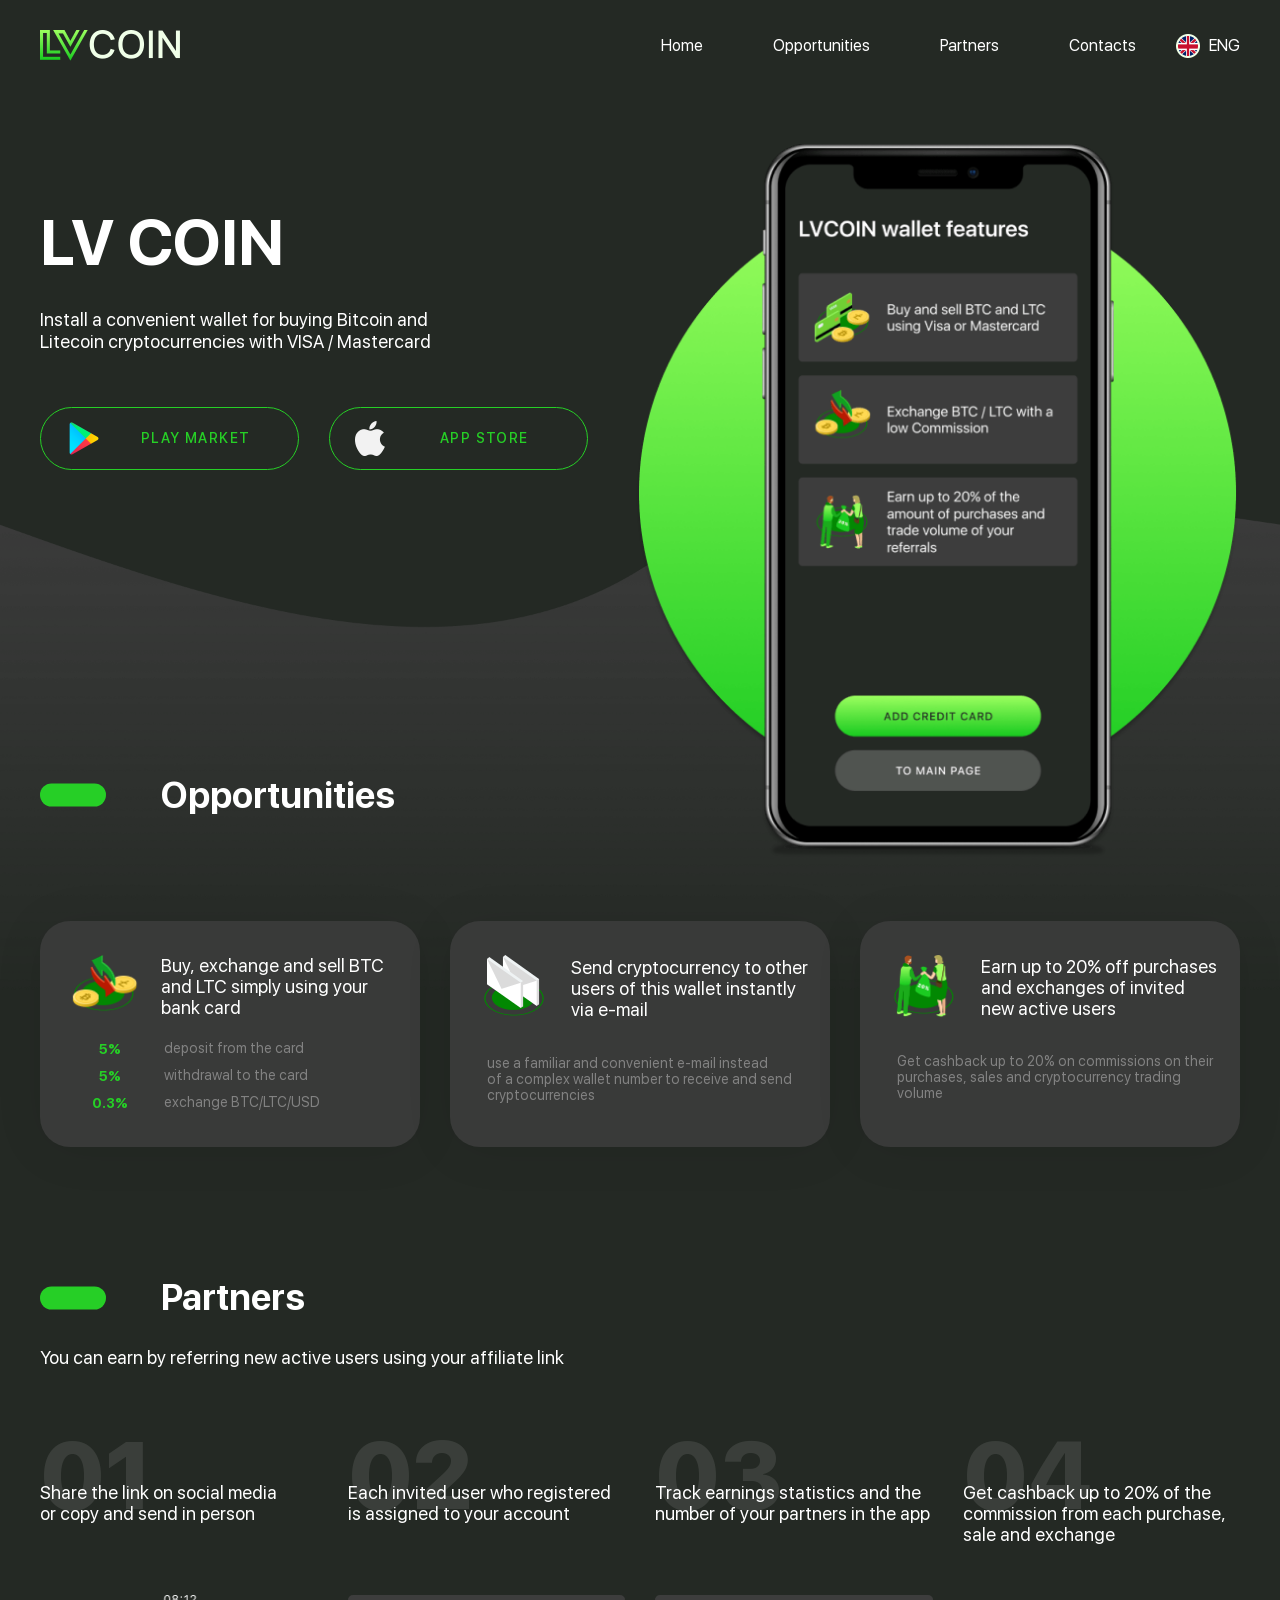
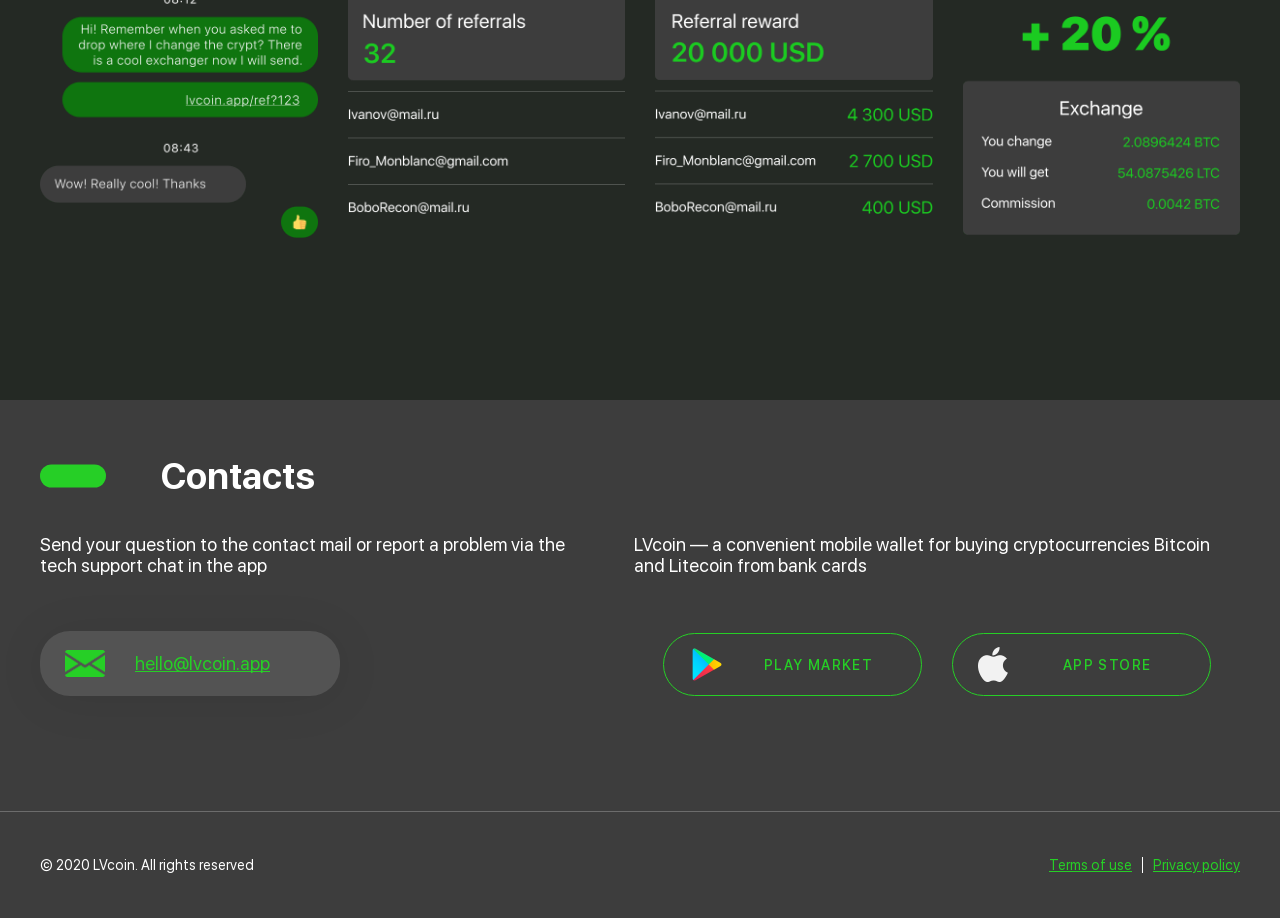
==== commit 5f926165: "вынес переключение языков из ли" ====
--- a/indexeng.html
+++ b/indexeng.html
@@ -21,27 +21,29 @@
                             <a href="#hero" class="header__link">Home</a>
                         </li>
                         <li class="header__item">
-                            <a href="#oppo" class="header__link">Оpportunities</a>
+                            <a href="#oppo" class="header__link">Opportunities</a>
                         </li>
                         <li class="header__item">
                             <a href="#partners" class="header__link">Partners</a>
                         </li>
                         <li class="header__item">
                             <a href="#contact" class="header__link">Contacts</a>
-                        </li>
-                        <li class="header__item header__item--dropdown">
-                            <a href="#" class="header__lang header__lang--rus">
-                                <img src="img/header/iconeng.png" alt="Flag of Great Britain" width="24" height="24">ENG
-                            </a>
-
-                            <a href="index.html" class="header__lang header__lang--eng">
-                                <img src="img/header/iconrus.png" alt="Flag of Russia" width="24" height="24">
-                                РУС</a>
                         </li>
                     </ul>
                 </nav>
+                <div class="header__lang-dropdown">
+                    <a href="#" class="header__lang-btn header__lang-btn--eng">
+                        <img src="img/header/iconeng.png" alt="Flag of Great Britain" width="24" height="24">ENG
+                    </a>
+                    <div class="header__lang-list">
+                        <a href="index.html" class="header__lang-btn header__lang-btn--rus">
+                            <img src="img/header/iconrus.png" alt="Flag of Russia" width="24" height="24">РУС
+                        </a>
+                    </div>
+                </div>
             </div>
         </header>
+
         <main class="content">
             <section id="hero" class="hero">
                 <div class="hero__container container">
--- a/css/styles.css
+++ b/css/styles.css
@@ -1,3 +1,4 @@
+@charset "UTF-8";
 *,
 *::before,
 *::after {
@@ -211,8 +212,8 @@
   display: flex;
   justify-content: space-between;
   align-items: center;
-  -moz-column-gap: 70px;
-       column-gap: 70px;
+  -moz-column-gap: 40px;
+       column-gap: 40px;
   flex-wrap: wrap;
 }
 @media (max-width: 967px) {
@@ -233,10 +234,16 @@
 .header__menu {
   font-size: 16px;
   color: #fff;
+  margin-left: auto;
 }
 @media (max-width: 746px) {
   .header__menu {
     font-size: 14px;
+  }
+}
+@media (max-width: 461px) {
+  .header__menu {
+    margin-left: 0;
   }
 }
 .header__list {
@@ -274,29 +281,41 @@
 .header__link:hover::after {
   transform: scaleX(1);
 }
-.header__item--dropdown {
+.header__lang-dropdown {
   position: relative;
   padding-bottom: 10px;
   margin-bottom: -10px;
-}
-.header__item--dropdown:hover .header__lang--eng {
+  color: #fff;
+  font-size: 16px;
+}
+@media (max-width: 746px) {
+  .header__lang-dropdown {
+    font-size: 14px;
+  }
+}
+@media (max-width: 567px) {
+  .header__lang-dropdown {
+    margin-right: auto;
+  }
+}
+.header__lang-dropdown:hover .header__lang-list {
   opacity: 1;
   visibility: visible;
   transform: translateY(0);
 }
-.header__lang--rus {
+.header__lang-btn {
   gap: 9px;
   cursor: pointer;
   display: flex;
   align-items: center;
-}
-.header__lang--eng {
+  color: inherit;
+  text-decoration: none;
+}
+.header__lang-list {
   position: absolute;
   left: 0px;
   top: 100%;
-  display: flex;
-  gap: 9px;
-  align-items: center;
+  padding-top: 5px;
   opacity: 0;
   visibility: hidden;
   transform: translateY(15px);
@@ -625,6 +644,10 @@
 }
 .footer__link:hover {
   text-decoration: none;
+}
+.footer__link + .footer__link {
+  padding-left: 10px;
+  border-left: 1px solid #ffffff; /* Белая линия */
 }
 
 .buttons {
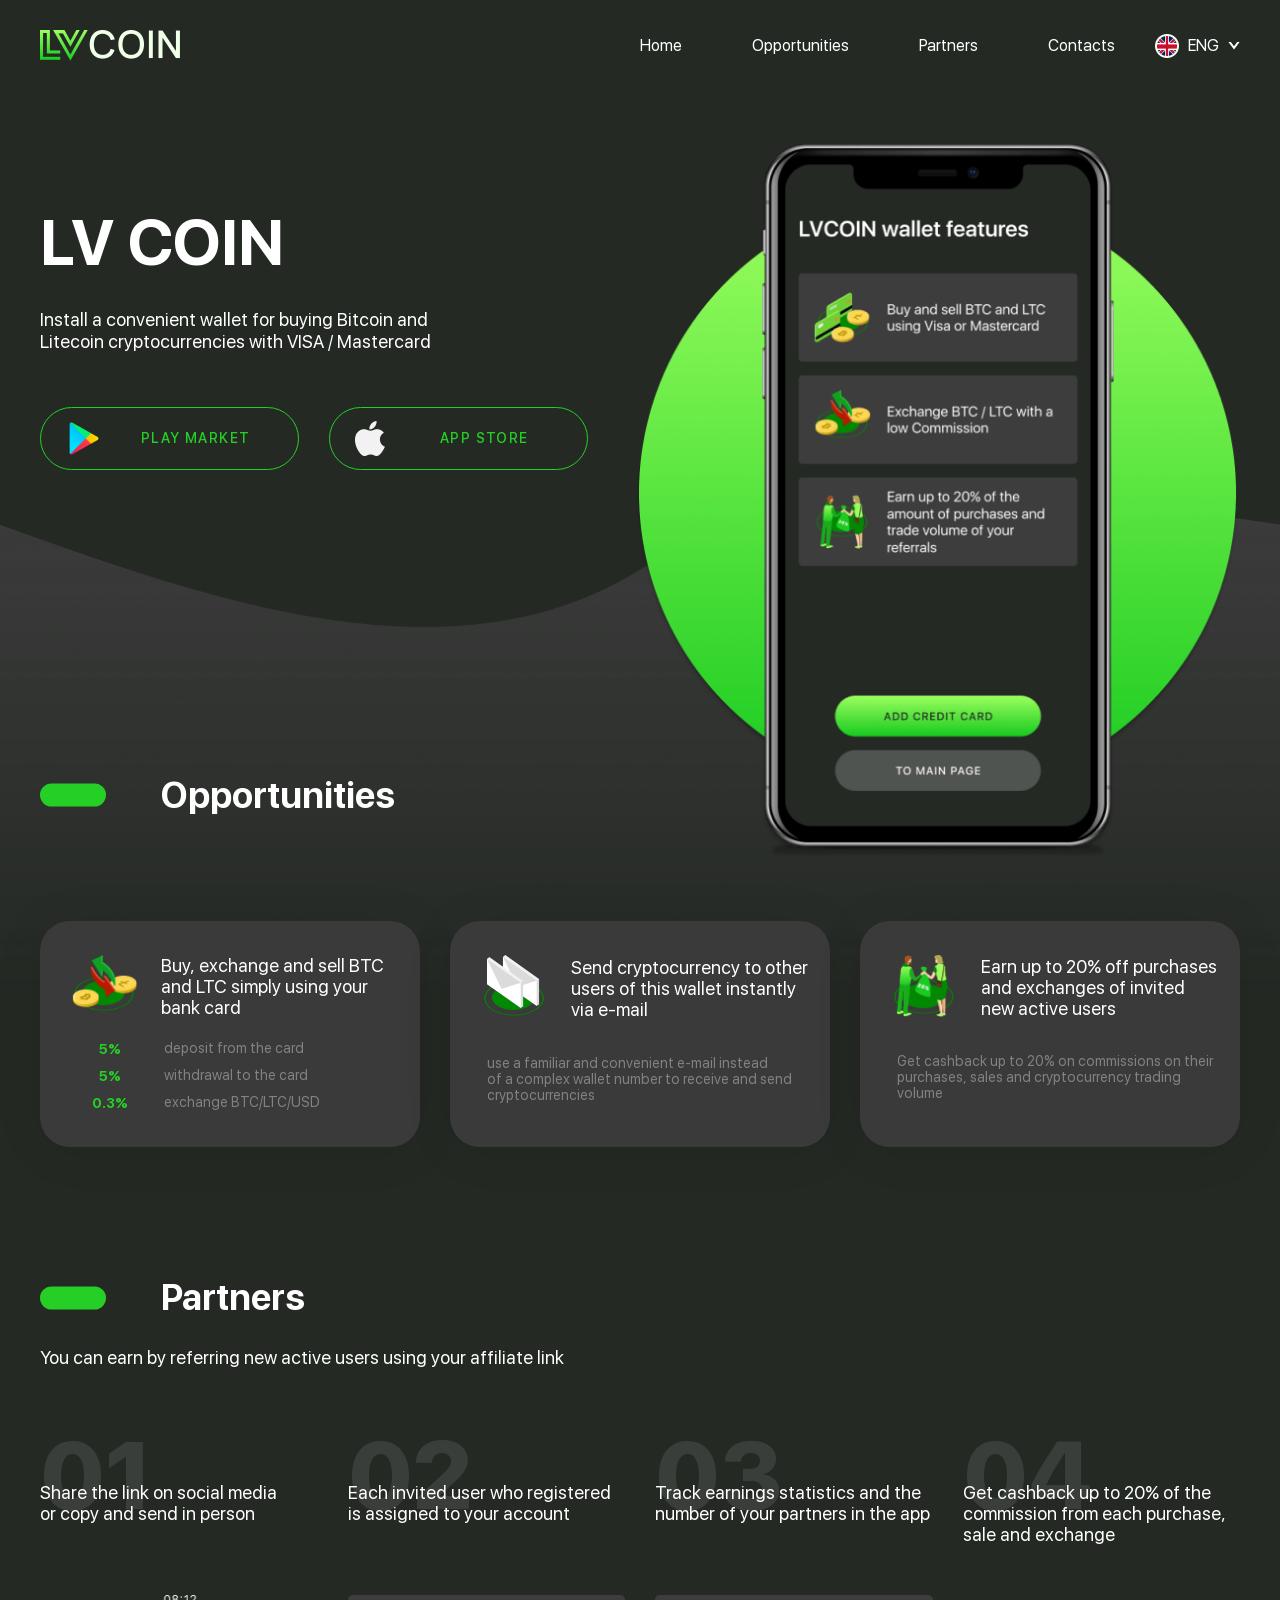
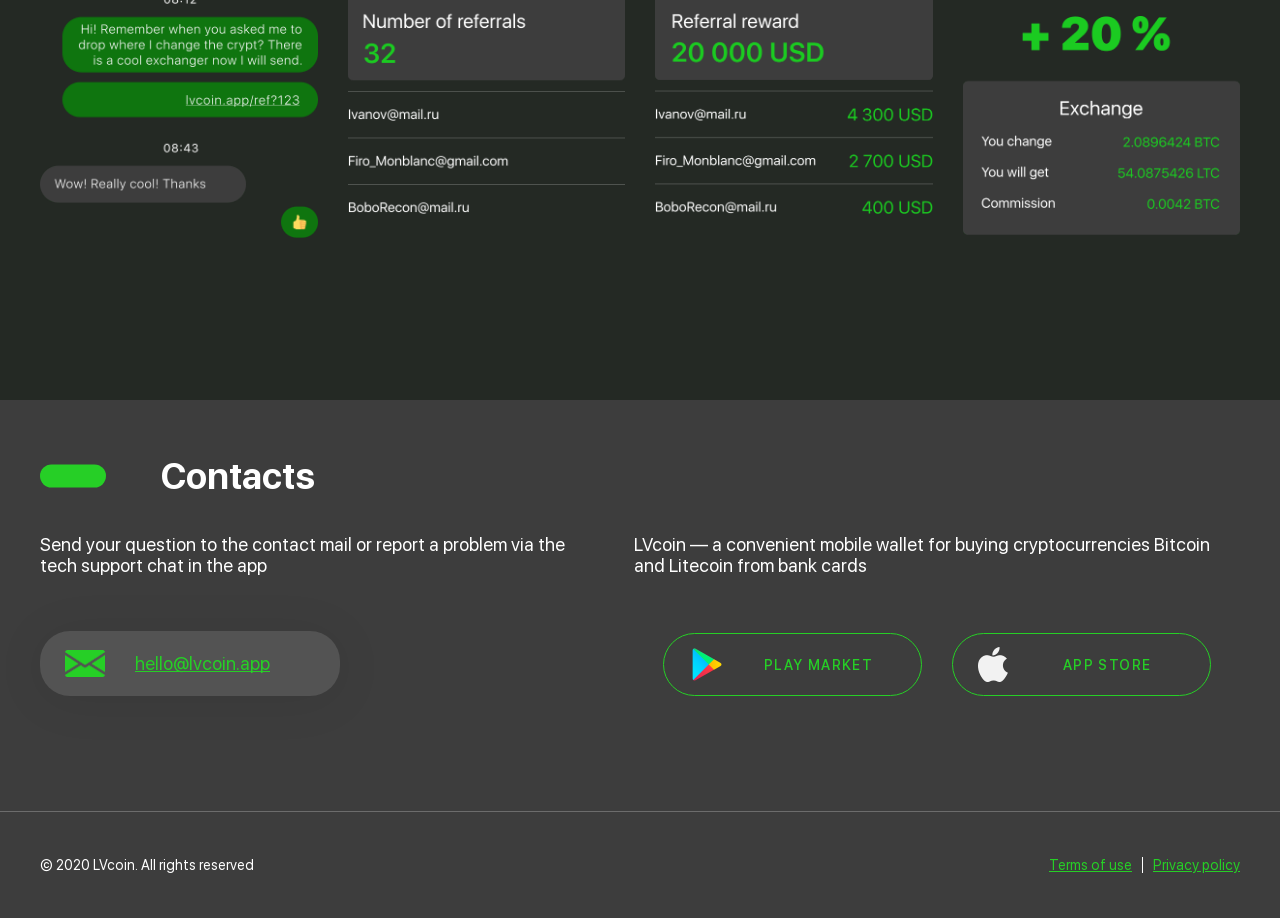
==== commit 41eb68b5: "сделал адаптивное меню" ====
--- a/indexeng.html
+++ b/indexeng.html
@@ -12,37 +12,46 @@
     <div class="wrapper">
         <header class="header">
             <div class="header__container container">
+                <!-- Логотип -->
                 <a href="indexeng.html" class="header__logo">
                     <img src="img/header/LVCOIN.png" alt="Logotip LVCOIN" width="140" height="31">
                 </a>
+
+                <!-- Навигация -->
                 <nav class="header__menu">
                     <ul class="header__list">
-                        <li class="header__item">
-                            <a href="#hero" class="header__link">Home</a>
-                        </li>
-                        <li class="header__item">
-                            <a href="#oppo" class="header__link">Opportunities</a>
-                        </li>
-                        <li class="header__item">
-                            <a href="#partners" class="header__link">Partners</a>
-                        </li>
-                        <li class="header__item">
-                            <a href="#contact" class="header__link">Contacts</a>
-                        </li>
+                        <li class="header__item"><a href="#hero" class="header__link">Home</a></li>
+                        <li class="header__item"><a href="#oppo" class="header__link">Opportunities</a></li>
+                        <li class="header__item"><a href="#partners" class="header__link">Partners</a></li>
+                        <li class="header__item"><a href="#contact" class="header__link">Contacts</a></li>
                     </ul>
                 </nav>
+
+                <!-- Выпадающий список языков -->
                 <div class="header__lang-dropdown">
-                    <a href="#" class="header__lang-btn header__lang-btn--eng">
-                        <img src="img/header/iconeng.png" alt="Flag of Great Britain" width="24" height="24">ENG
-                    </a>
+                    <!-- Заменено на button и добавлены теги span + стрелочка, как в РУС версии -->
+                    <button type="button" class="header__lang-btn header__lang-btn--eng">
+                        <img src="img/header/iconeng.png" alt="Flag of Great Britain" width="24" height="24">
+                        <span>ENG</span>
+                        <span class="header__lang-arrow"></span>
+                    </button>
+
                     <div class="header__lang-list">
                         <a href="index.html" class="header__lang-btn header__lang-btn--rus">
-                            <img src="img/header/iconrus.png" alt="Flag of Russia" width="24" height="24">РУС
+                            <img src="img/header/iconrus.png" alt="Flag of Russia" width="24" height="24">
+                            <span>РУС</span>
                         </a>
                     </div>
                 </div>
+
+                <!-- Кнопка бургера (Добавлена в самый конец, как в вашей русской разметке) -->
+                <button type="button" class="header__burger-icon">
+                    <span></span>
+                </button>
+
             </div>
         </header>
+
 
         <main class="content">
             <section id="hero" class="hero">
@@ -228,6 +237,7 @@
             </div>
         </footer>
     </div>
+    <script src="js/script.js"></script>
 </body>
 
 </html>
--- a/css/styles.css
+++ b/css/styles.css
@@ -133,7 +133,7 @@
   margin: 0 auto;
   padding: 0 40px;
 }
-@media (max-width: 746px) {
+@media (max-width: 900px) {
   .container {
     padding: 0px 20px;
   }
@@ -153,12 +153,12 @@
   scroll-margin-top: 90px;
 }
 
-@media (max-width: 550px) {
+@media (max-width: 767px) {
   #hero,
   #oppo,
   #partners,
   #contact {
-    scroll-margin-top: 160px;
+    scroll-margin-top: 290px;
   }
 }
 .title {
@@ -191,6 +191,260 @@
   flex-grow: 1;
 }
 
+/* .header {
+    background: #242924;
+    position: sticky;
+    top: 0;
+    left: 0;
+    width: 100%;
+    z-index: 100;
+    line-height: 1.5;
+
+    @media (max-width: 1025px) {
+        box-shadow: 0 4px 50px 0 rgba(0, 0, 0, 0.08);
+        background: #383938;
+    }
+
+    &__container {
+        padding-top: 30px;
+        padding-bottom: 30px;
+        display: flex;
+        justify-content: space-between;
+        align-items: center;
+        column-gap: 40px;
+        flex-wrap: wrap;
+
+        @media (max-width: 967px) {
+            column-gap: 30px;
+            row-gap: 10px;
+        }
+    }
+
+    &__logo {
+        flex-shrink: 0;
+
+        @media (max-width: 746px) {
+            width: 75px;
+        }
+    }
+
+    &__menu {
+        font-size: 16px;
+        color: #fff;
+        margin-left: auto;
+
+        @media (max-width: 746px) {
+            font-size: 14px;
+        }
+        @media (max-width: 461px) {
+            margin-left: 0;
+        }
+    }
+
+    &__list {
+        display: flex;
+        column-gap: 70px;
+        flex-wrap: wrap;
+
+        @media (max-width: 967px) {
+            column-gap: 20px;
+            row-gap: 10px;
+        }
+    }
+
+    &__link {
+        position: relative;
+        transition: color 0.5s ease;
+
+        &::after {
+            content: "";
+            position: absolute;
+            background: #26cf26;
+            left: 0px;
+            bottom: -2px;
+            height: 2px;
+            width: 100%;
+            transform: scaleX(0);
+            transform-origin: center;
+            transition: transform 0.5s ease;
+        }
+
+        &:hover {
+            color: #26cf26;
+
+            &::after {
+                transform: scaleX(1);
+            }
+        }
+    }
+
+    &__lang-dropdown {
+        position: relative;
+        padding-bottom: 10px;
+        margin-bottom: -10px;
+        color: #fff;
+        font-size: 16px;
+
+        @media (max-width: 746px) {
+            font-size: 14px;
+        }
+        @media (max-width: 567px) {
+            margin-right: auto;
+        }
+
+        &:hover .header__lang-list {
+            opacity: 1;
+            visibility: visible;
+            transform: translateY(0);
+        }
+    }
+
+    &__lang-btn {
+        gap: 9px;
+        cursor: pointer;
+        display: flex;
+        align-items: center;
+        color: inherit;
+        text-decoration: none;
+    }
+
+    &__lang-list {
+        position: absolute;
+        left: 0px;
+        top: 100%;
+        padding-top: 5px;
+
+        opacity: 0;
+        visibility: hidden;
+        transform: translateY(15px);
+        transition:
+            opacity 0.5s ease,
+            visibility 0.5s ease,
+            transform 0.5s ease;
+    }
+} */
+/* .header {
+    background: #242924;
+    position: sticky;
+    top: 0;
+    left: 0;
+    width: 100%;
+    z-index: 100;
+    line-height: 1.5;
+
+    &__container {
+        align-items: center;
+        display: flex;
+        justify-content: space-between;
+        column-gap: 40px;
+        flex-wrap: wrap;
+        min-height: 90px;
+    }
+    &__burger {
+    }
+    &__logo {
+    }
+
+    &__menu {
+        font-size: 16px;
+        color: #fff;
+        margin-left: auto;
+    }
+
+    &__icon {
+    }
+
+    &__list {
+    }
+
+    &__item {
+    }
+
+    &__link {
+        position: relative;
+        transition: color 0.5s ease;
+
+        &::after {
+            content: "";
+            position: absolute;
+            background: #26cf26;
+            left: 0px;
+            bottom: -2px;
+            height: 2px;
+            width: 100%;
+            transform: scaleX(0);
+            transform-origin: center;
+            transition: transform 0.5s ease;
+        }
+
+        &:hover {
+            color: #26cf26;
+
+            &::after {
+                transform: scaleX(1);
+            }
+        }
+    }
+
+    &__lang-dropdown {
+        position: relative;
+        padding-bottom: 10px;
+        margin-bottom: -10px;
+        color: #fff;
+        font-size: 16px;
+
+        @media (max-width: 746px) {
+            font-size: 14px;
+        }
+        @media (max-width: 567px) {
+            margin-right: auto;
+        }
+
+        &:hover .header__lang-list {
+            opacity: 1;
+            visibility: visible;
+            transform: translateY(0);
+            pointer-events: all;
+        }
+    }
+
+    &__lang-btn {
+        gap: 9px;
+        cursor: pointer;
+        display: flex;
+        align-items: center;
+        color: inherit;
+        text-decoration: none;
+    }
+
+    &__lang-btn--rus {
+    }
+
+    &__lang-list {
+        position: absolute;
+        left: 0px;
+        top: 100%;
+        padding-top: 5px;
+        pointer-events: none;
+        opacity: 0;
+        visibility: hidden;
+        transform: translateY(15px);
+        transition:
+            opacity 0.5s ease,
+            visibility 0.5s ease,
+            transform 0.5s ease;
+    }
+
+    &__lang-btn--eng {
+    }
+    @media (min-width: 1024px) {
+        .header__list {
+            display: flex;
+            column-gap: 70px;
+            flex-wrap: wrap;
+        }
+    }
+} */
 .header {
   background: #242924;
   position: sticky;
@@ -200,7 +454,7 @@
   z-index: 100;
   line-height: 1.5;
 }
-@media (max-width: 1025px) {
+@media (max-width: 1024px) {
   .header {
     box-shadow: 0 4px 50px 0 rgba(0, 0, 0, 0.08);
     background: #383938;
@@ -216,34 +470,139 @@
        column-gap: 40px;
   flex-wrap: wrap;
 }
-@media (max-width: 967px) {
+@media (max-width: 767px) {
   .header__container {
-    -moz-column-gap: 30px;
-         column-gap: 30px;
-    row-gap: 10px;
+    -moz-column-gap: 20px;
+         column-gap: 20px;
+    padding-top: 12px;
+    padding-bottom: 12px;
   }
 }
 .header__logo {
+  z-index: 110;
   flex-shrink: 0;
 }
-@media (max-width: 746px) {
+@media (max-width: 767px) {
   .header__logo {
-    width: 75px;
+    order: 1;
+  }
+}
+@media (max-width: 567px) {
+  .header__logo {
+    max-width: 75px;
+  }
+  .header__logo img {
+    max-width: 100%;
+    height: auto;
+  }
+}
+.header__lang-dropdown {
+  position: relative;
+  padding-bottom: 10px;
+  margin-bottom: -10px;
+  color: #fff;
+  font-size: 16px;
+  z-index: 110;
+}
+@media (max-width: 767px) {
+  .header__lang-dropdown {
+    order: 2;
+    margin-left: auto;
+  }
+}
+@media (min-width: 1025px) {
+  .header__lang-dropdown:hover .header__lang-list {
+    opacity: 1;
+    visibility: visible;
+    transform: translateY(0);
+  }
+  .header__lang-dropdown:hover .header__lang-arrow {
+    transform: rotate(-180deg);
+  }
+}
+.header__lang-dropdown._active .header__lang-list {
+  opacity: 1;
+  visibility: visible;
+  transform: translateY(0);
+}
+.header__lang-dropdown._active .header__lang-arrow {
+  transform: rotate(-180deg);
+}
+.header__burger-icon {
+  display: none;
+}
+@media (max-width: 767px) {
+  .header__burger-icon {
+    position: relative;
+    z-index: 110;
+    display: block;
+    width: 25px;
+    height: 20px;
+    cursor: pointer;
+    background: none;
+    border: none;
+    padding: 0;
+    order: 3;
+  }
+  .header__burger-icon::before, .header__burger-icon::after,
+  .header__burger-icon span {
+    content: "";
+    position: absolute;
+    left: 0;
+    width: 100%;
+    height: 1.5px;
+    background-color: #fff;
+    transition: all 0.3s ease;
+  }
+  .header__burger-icon::before {
+    top: 0;
+  }
+  .header__burger-icon::after {
+    bottom: 0;
+  }
+  .header__burger-icon span {
+    top: 9px;
+  }
+  .header__burger-icon.is-open span {
+    transform: scale(0);
+  }
+  .header__burger-icon.is-open::before {
+    top: 9px;
+    transform: rotate(45deg);
+  }
+  .header__burger-icon.is-open::after {
+    bottom: 9px;
+    transform: rotate(-45deg);
   }
 }
 .header__menu {
+  display: flex;
   font-size: 16px;
   color: #fff;
   margin-left: auto;
 }
-@media (max-width: 746px) {
+@media (max-width: 767px) {
   .header__menu {
-    font-size: 14px;
-  }
-}
-@media (max-width: 461px) {
-  .header__menu {
-    margin-left: 0;
+    position: fixed;
+    top: 48px;
+    left: 0;
+    width: 100%;
+    height: auto;
+    transform: translateY(-150%);
+    opacity: 0;
+    visibility: hidden;
+    flex-direction: column;
+    align-items: center;
+    padding: 30px 20px;
+    background: #383938;
+    box-shadow: 0 15px 30px rgba(0, 0, 0, 0.15);
+    transition: transform 0.4s ease, opacity 0.4s ease, visibility 0.4s ease;
+    z-index: 100;
+  }
+  .header__menu.is-open {
+    transform: translateY(0);
+    opacity: 1;
+    visibility: visible;
   }
 }
 .header__list {
@@ -251,23 +610,34 @@
   -moz-column-gap: 70px;
        column-gap: 70px;
   flex-wrap: wrap;
-}
-@media (max-width: 967px) {
+  list-style: none;
+  padding: 0;
+  margin: 0;
+}
+@media (max-width: 1024px) {
   .header__list {
-    -moz-column-gap: 20px;
-         column-gap: 20px;
-    row-gap: 10px;
+    -moz-column-gap: 30px;
+         column-gap: 30px;
+  }
+}
+@media (max-width: 767px) {
+  .header__list {
+    flex-direction: column;
+    gap: 25px;
+    text-align: center;
   }
 }
 .header__link {
   position: relative;
+  text-decoration: none;
+  color: #fff;
   transition: color 0.5s ease;
 }
 .header__link::after {
   content: "";
   position: absolute;
   background: #26cf26;
-  left: 0px;
+  left: 0;
   bottom: -2px;
   height: 2px;
   width: 100%;
@@ -281,28 +651,6 @@
 .header__link:hover::after {
   transform: scaleX(1);
 }
-.header__lang-dropdown {
-  position: relative;
-  padding-bottom: 10px;
-  margin-bottom: -10px;
-  color: #fff;
-  font-size: 16px;
-}
-@media (max-width: 746px) {
-  .header__lang-dropdown {
-    font-size: 14px;
-  }
-}
-@media (max-width: 567px) {
-  .header__lang-dropdown {
-    margin-right: auto;
-  }
-}
-.header__lang-dropdown:hover .header__lang-list {
-  opacity: 1;
-  visibility: visible;
-  transform: translateY(0);
-}
 .header__lang-btn {
   gap: 9px;
   cursor: pointer;
@@ -310,16 +658,29 @@
   align-items: center;
   color: inherit;
   text-decoration: none;
+  background: none;
+  border: none;
+  padding: 0;
+  font-family: inherit;
+  font-size: inherit;
 }
 .header__lang-list {
   position: absolute;
-  left: 0px;
+  left: 0;
   top: 100%;
   padding-top: 5px;
   opacity: 0;
   visibility: hidden;
   transform: translateY(15px);
   transition: opacity 0.5s ease, visibility 0.5s ease, transform 0.5s ease;
+}
+.header__lang-arrow {
+  display: inline-block;
+  width: 12px;
+  height: 8px;
+  background-color: #fff;
+  clip-path: polygon(0 0, 50% 100%, 100% 0, 80% 0, 50% 60%, 20% 0);
+  transition: transform 0.5s ease, background-color 0.5s ease;
 }
 
 .hero {
